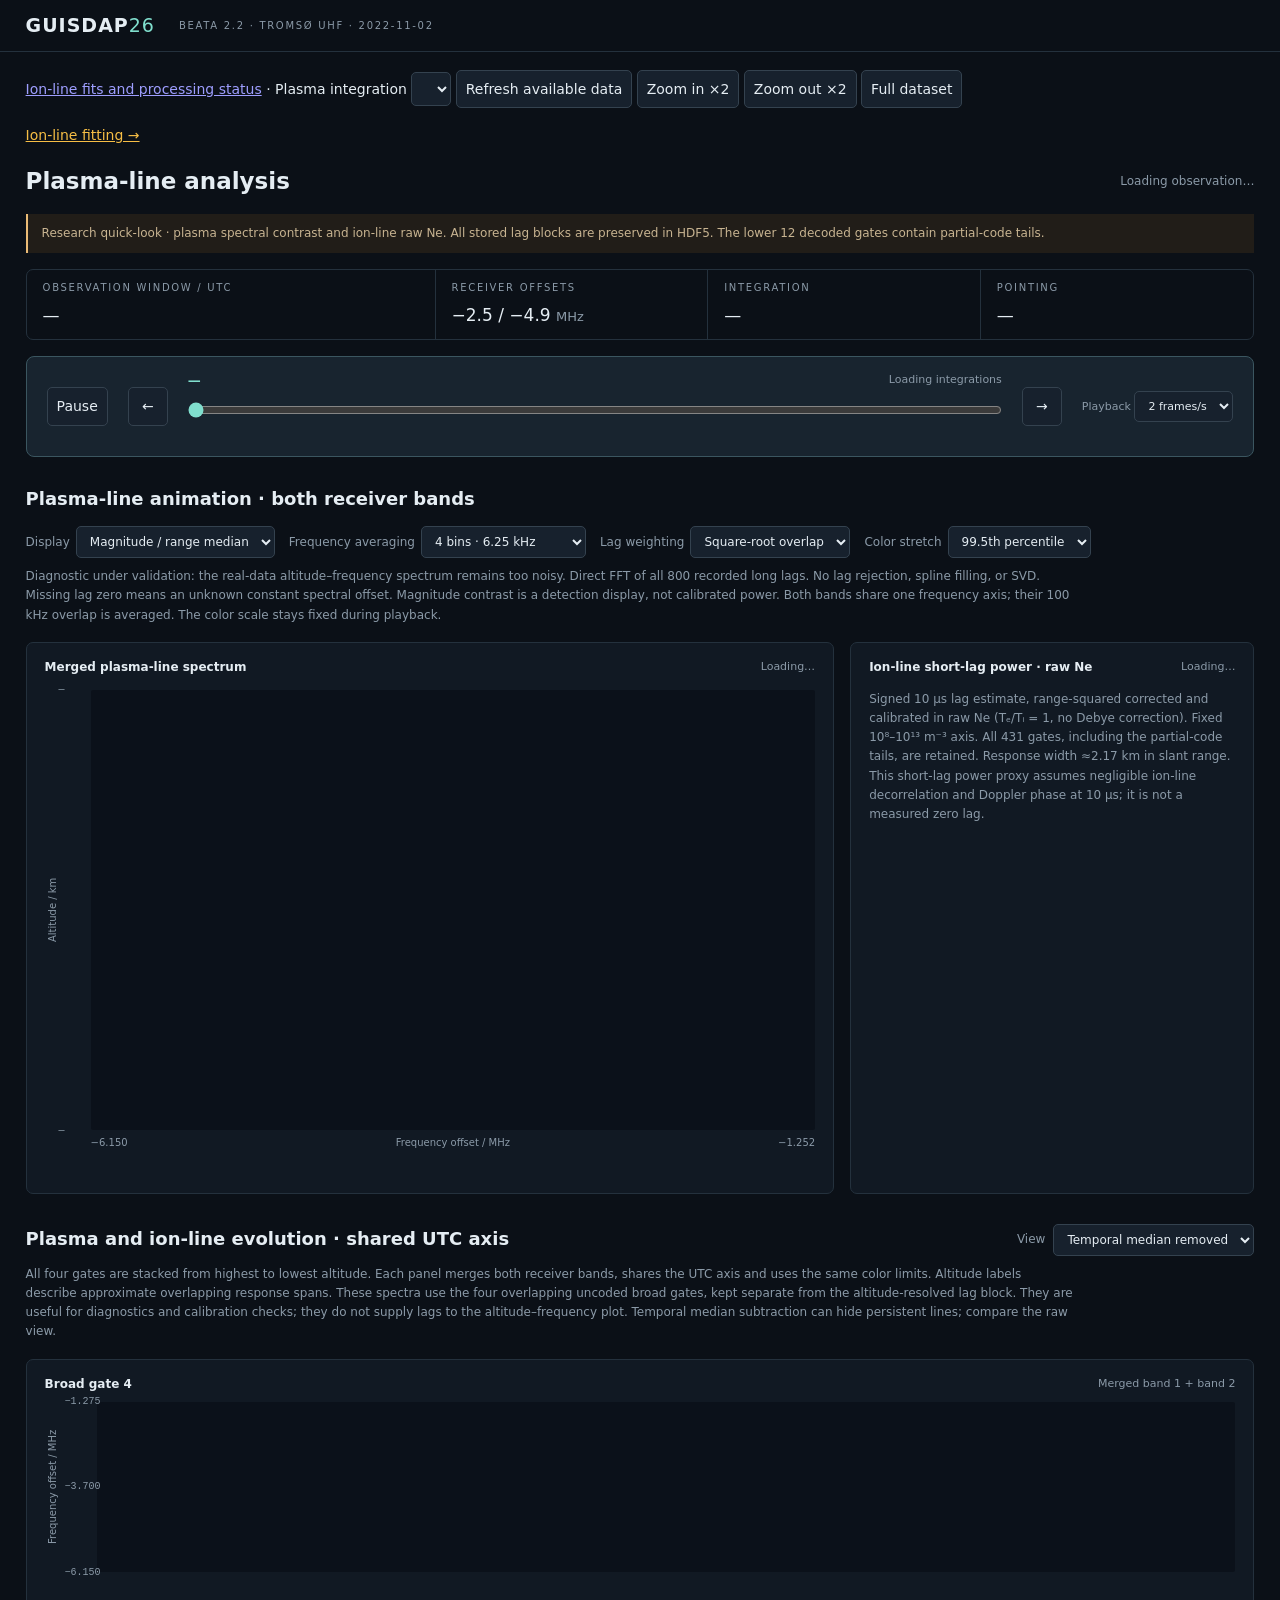
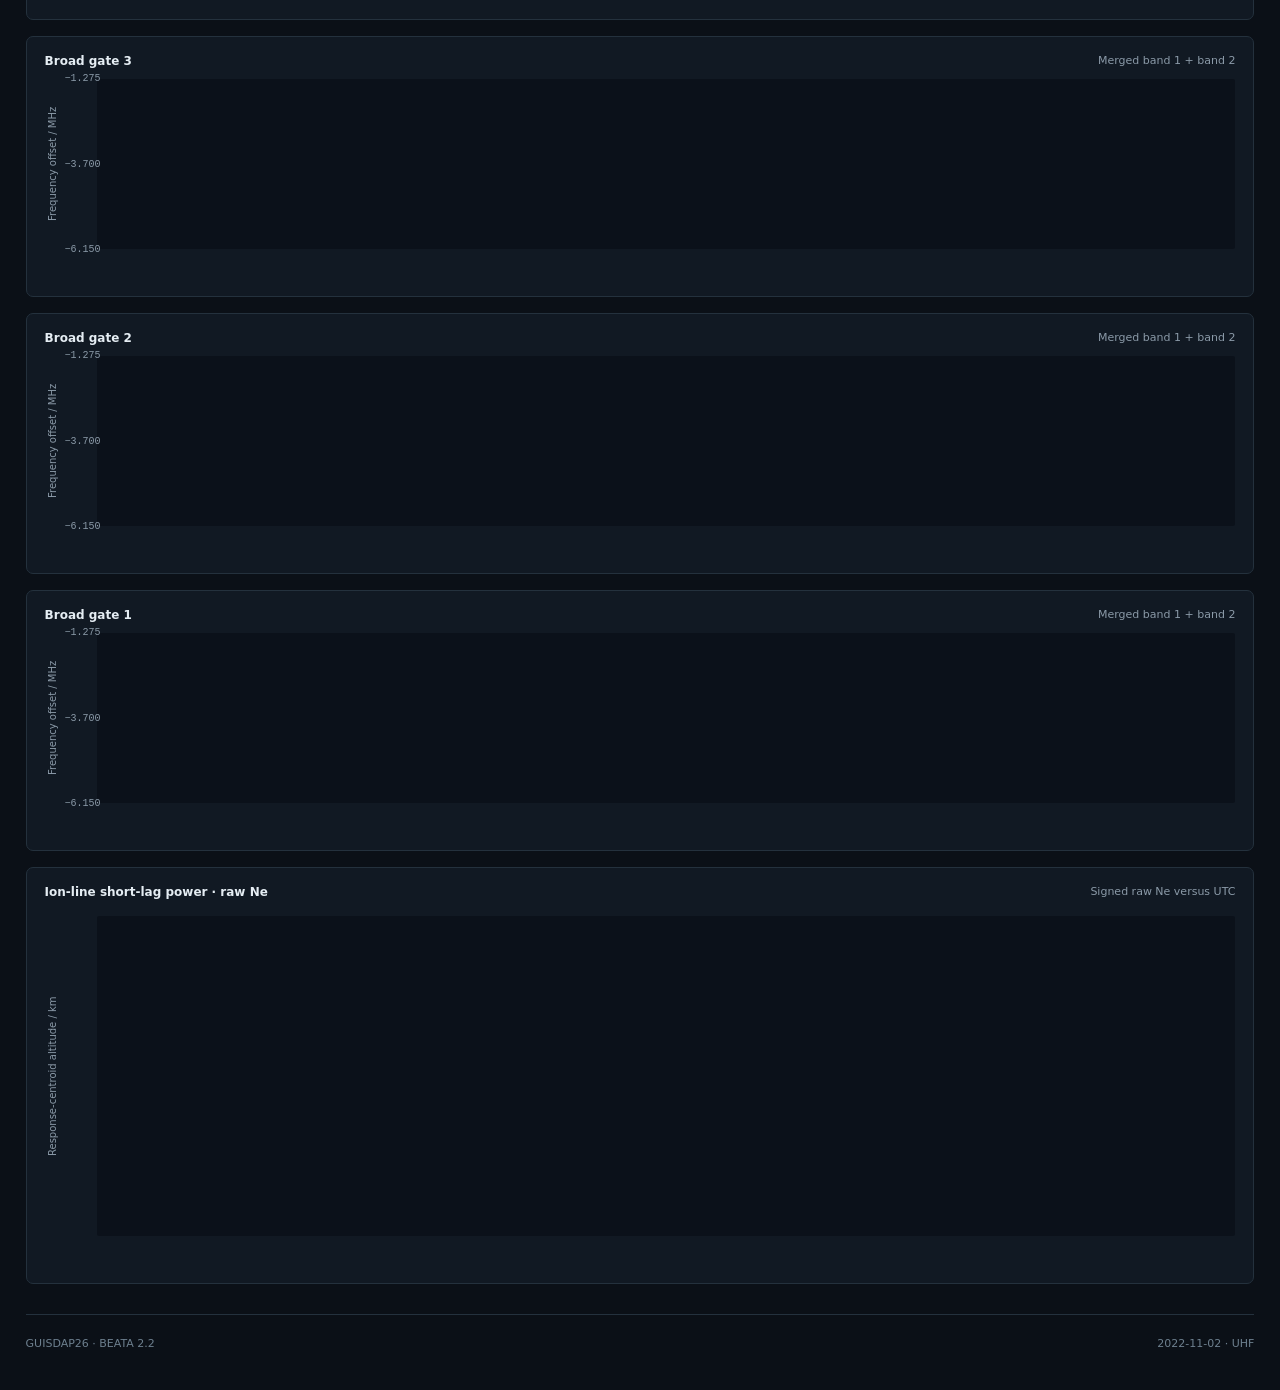
==== web/index.html @ 7cf97acf "Add fit display settings, quality masking, colour limits and zoom preview" ====
<!doctype html>
<html lang="en"><head><meta charset="utf-8"><meta name="viewport" content="width=device-width,initial-scale=1"><title>GUISDAP26 · BEATA plasma lines</title><link rel="stylesheet" href="style.css"><script>window.MathJax={svg:{fontCache:"none"},startup:{typeset:false}};</script><script src="vendor/mathjax-tex-svg.js"></script></head>
<body>
<header><a class="brand" href="./">GUISDAP<span>26</span></a><span class="header-note">BEATA 2.2 · TROMSØ UHF · 2022-11-02</span></header>
<main><nav class="fit-nav"><a href="ion.html">Ion-line fits and processing status</a> · <label>Plasma integration <select id="plasma-resolution" aria-label="Plasma analysis resolution"></select></label> <button id="refresh-data">Refresh available data</button> <button id="plasma-zoom-in">Zoom in ×2</button> <button id="plasma-zoom-out">Zoom out ×2</button> <button id="plasma-view-all">Full dataset</button> <span id="plasma-window"></span></nav>
<nav style="margin:16px 0"><a href="ion.html" style="color:#f7be45">Ion-line fitting →</a></nav>
<div class="analysis-heading"><h1>Plasma-line analysis</h1><span id="status">Loading observation…</span></div>
<div class="notice">Research quick-look · plasma spectral contrast and ion-line raw Ne. All stored lag blocks are preserved in HDF5. The lower 12 decoded gates contain partial-code tails.</div>
<div class="metrics"><div><small>OBSERVATION WINDOW / UTC</small><strong id="window">—</strong></div><div><small>RECEIVER OFFSETS</small><strong>−2.5 / −4.9 <span>MHz</span></strong></div><div><small>INTEGRATION</small><strong id="cadence">—</strong></div><div><small>POINTING</small><strong id="pointing">—</strong></div></div>
<div class="scrubber"><button id="play">Pause</button><button id="previous" aria-label="Previous integration">←</button><div class="scrubber-main"><div><b id="selected">—</b><span id="frameinfo">Loading integrations</span></div><input id="time" type="range" min="0" max="0" value="0" aria-label="Selected integration"><span id="loading" role="status"></span></div><button id="next" aria-label="Next integration">→</button><label>Playback <select id="speed"><option value="1">1 frame/s</option><option value="2" selected>2 frames/s</option><option value="4">4 frames/s</option></select></label></div>
<section><div class="section-head"><div><h2>Plasma-line animation · both receiver bands</h2></div></div>
<div class="controls processing"><label>Display <select id="mode"><option value="magnitude">Magnitude / range median</option><option value="signed">Signed FFT contrast</option></select></label><label>Frequency averaging <select id="smooth"><option value="1">None · 1.56 kHz bins</option><option value="4" selected>4 bins · 6.25 kHz</option><option value="8">8 bins · 12.50 kHz</option></select></label><label>Lag weighting <select id="weight"><option value="sqrt">Square-root overlap</option><option value="none">Uniform</option></select></label><label>Color stretch <select id="stretch"><option value="99">99th percentile</option><option value="995" selected>99.5th percentile</option><option value="999">99.9th percentile</option><option value="100">Maximum</option></select></label></div>
<p class="caption">Diagnostic under validation: the real-data altitude–frequency spectrum remains too noisy. Direct FFT of all 800 recorded long lags. No lag rejection, spline filling, or SVD. Missing lag zero means an unknown constant spectral offset. Magnitude contrast is a detection display, not calibrated power. Both bands share one frequency axis; their 100 kHz overlap is averaged. The color scale stays fixed during playback.</p>
<div class="animation-grid"><article class="plot"><div class="plot-title"><b>Merged plasma-line spectrum</b><span id="decoded-range">Loading…</span></div><div class="axis-chart"><div class="y-label">Altitude / km</div><div><div class="y-ticks"><span class="alt-max">—</span><span class="alt-min">—</span></div><canvas id="decoded" height="440" width="1600"></canvas></div></div><div class="x-axis"><span id="freq-min">−6.150</span><span>Frequency offset / MHz</span><span id="freq-max">−1.252</span></div><div class="scale" id="decoded-scale"></div></article><article class="plot"><div class="plot-title"><b>Ion-line short-lag power · raw Ne</b><span id="profile-time">Loading…</span></div><div id="profile"></div><p class="caption">Signed 10 µs lag estimate, range-squared corrected and calibrated in raw Ne (Tₑ/Tᵢ = 1, no Debye correction). Fixed 10⁸–10¹³ m⁻³ axis. All 431 gates, including the partial-code tails, are retained. <span id="power-support"></span> Response width ≈2.17 km in slant range. This short-lag power proxy assumes negligible ion-line decorrelation and Doppler phase at 10 µs; it is not a measured zero lag.</p><p class="caption" id="power-uncertainty"></p></article></div></section>
<section><div class="section-head"><div><h2>Plasma and ion-line evolution · shared UTC axis</h2></div><div class="controls"><label>View <select id="baseline"><option value="excess">Temporal median removed</option><option value="raw">Raw spectrum</option></select></label></div></div><p class="caption">All four gates are stacked from highest to lowest altitude. Each panel merges both receiver bands, shares the UTC axis and uses the same color limits. Altitude labels describe approximate overlapping response spans. These spectra use the four overlapping uncoded broad gates, kept separate from the altitude-resolved lag block. They are useful for diagnostics and calibration checks; they do not supply lags to the altitude–frequency plot. Temporal median subtraction can hide persistent lines; compare the raw view.</p>
<div class="time-stack"><article class="plot broad-panel"><div class="plot-title"><b id="gate-altitude3">Broad gate 4</b><span>Merged band 1 + band 2</span></div><div class="axis-chart"><div class="y-label">Frequency offset / MHz</div><div><div class="y-ticks"><span>−1.275</span><span>−3.700</span><span>−6.150</span></div><canvas id="broad3" height="180" width="1400"></canvas></div></div><div class="x-axis time-axis"></div><div class="scale" id="broad3-scale"></div></article>
<article class="plot broad-panel"><div class="plot-title"><b id="gate-altitude2">Broad gate 3</b><span>Merged band 1 + band 2</span></div><div class="axis-chart"><div class="y-label">Frequency offset / MHz</div><div><div class="y-ticks"><span>−1.275</span><span>−3.700</span><span>−6.150</span></div><canvas id="broad2" height="180" width="1400"></canvas></div></div><div class="x-axis time-axis"></div><div class="scale" id="broad2-scale"></div></article>
<article class="plot broad-panel"><div class="plot-title"><b id="gate-altitude1">Broad gate 2</b><span>Merged band 1 + band 2</span></div><div class="axis-chart"><div class="y-label">Frequency offset / MHz</div><div><div class="y-ticks"><span>−1.275</span><span>−3.700</span><span>−6.150</span></div><canvas id="broad1" height="180" width="1400"></canvas></div></div><div class="x-axis time-axis"></div><div class="scale" id="broad1-scale"></div></article>
<article class="plot broad-panel"><div class="plot-title"><b id="gate-altitude0">Broad gate 1</b><span>Merged band 1 + band 2</span></div><div class="axis-chart"><div class="y-label">Frequency offset / MHz</div><div><div class="y-ticks"><span>−1.275</span><span>−3.700</span><span>−6.150</span></div><canvas id="broad0" height="180" width="1400"></canvas></div></div><div class="x-axis time-axis"></div><div class="scale" id="broad0-scale"></div></article>
<article class="plot"><div class="plot-title"><b>Ion-line short-lag power · raw Ne</b><span><span id="power-axis-caption">Signed raw Ne versus UTC</span></span></div><div class="axis-chart"><div class="y-label" id="power-axis-label">Response-centroid altitude / km</div><div><div class="y-ticks power-ticks" id="power-ticks"></div><canvas id="power" height="300" width="1400"></canvas></div></div><div class="x-axis time-axis"></div><div class="scale" id="power-scale"></div></article></div></section>
<footer><span>GUISDAP26 · BEATA 2.2</span><span id="footer">2022-11-02 · UHF</span></footer>
</main><script type="module">import init, {start} from './pkg/guisdap_web.js'; try {await MathJax.startup.promise;await init();await start();} catch(e) {document.getElementById('status').textContent='Unable to load: '+e;console.error(e);}</script>
</body></html>
---- web/style.css ----
:root{color-scheme:dark;--bg:#0b1017;--panel:#111923;--line:#24313d;--text:#e5edf3;--muted:#8b9aa8;--cyan:#80dfce;--amber:#eabb76}*{box-sizing:border-box}body{margin:0;background:var(--bg);color:var(--text);font:14px/1.6 system-ui,-apple-system,sans-serif}header{height:78px;border-bottom:1px solid var(--line);display:flex;align-items:center;padding:0 4.5%;gap:24px}.brand{font-size:23px;font-weight:750;letter-spacing:1px;color:var(--text);text-decoration:none}.brand span{color:var(--cyan);font-weight:400}.separator{height:24px;border-left:1px solid #40515e}.header-note,.runtime,.eyebrow,small,.tag{font-size:10px;letter-spacing:1.7px}.header-note{color:var(--muted)}.runtime{margin-left:auto;color:var(--cyan)}main{max-width:1560px;margin:auto;padding:40px 4.5% 20px}.eyebrow{color:var(--cyan);margin:6px 0 16px}.eyebrow span{border:1px solid #38534f;border-radius:4px;padding:2px 5px;margin:0 4px}.hero{display:flex;justify-content:space-between;align-items:center;gap:20px}h1{font-size:clamp(30px,4vw,48px);font-weight:550;letter-spacing:-1.8px;margin:0}p{margin:5px 0}.lead{font-size:16px;color:var(--muted);margin:8px 0 24px}.pill{font-size:12px;border:1px solid #365450;background:#132923;color:var(--cyan);padding:7px 14px;border-radius:20px;max-width:450px}.notice{padding:10px 14px;border-left:2px solid var(--amber);background:#211d18;color:#c8b491;font-size:12px}.metrics{display:grid;grid-template-columns:1.5fr 1fr 1fr 1fr;margin:28px 0 36px;border:1px solid var(--line);border-radius:7px}.metrics>div{padding:18px 22px;border-right:1px solid var(--line)}.metrics>div:last-child{border:0}small{display:block;color:var(--muted);margin-bottom:6px}.metrics strong{font-size:20px;font-weight:500;font-variant-numeric:tabular-nums}.metrics strong span{font-size:13px;color:var(--muted)}section{margin-bottom:30px}.section-head,.section-head>div,.controls{display:flex;align-items:center;gap:14px}.section-head{justify-content:space-between;flex-wrap:wrap}.number{color:var(--cyan);font-size:12px}h2{font-size:20px;font-weight:550;letter-spacing:-.4px;margin:0}.controls{color:var(--muted);font-size:12px}.controls label{display:flex;align-items:center;gap:8px}select,button{font:inherit;color:var(--text);background:#17212d;border:1px solid #34424f;border-radius:5px;padding:7px 9px}button{cursor:pointer;min-width:40px}button:hover,select:hover{border-color:var(--cyan)}select:focus,input:focus,button:focus{outline:2px solid var(--cyan);outline-offset:2px}.caption{color:var(--muted);font-size:12px;max-width:1050px;margin:9px 0 17px}.two{display:grid;grid-template-columns:1fr 1fr;gap:16px}.plot{border:1px solid var(--line);border-radius:7px;background:var(--panel);padding:15px 18px 12px;min-width:0}.plot-title{display:flex;justify-content:space-between;gap:10px;margin-bottom:13px;font-size:12px}.plot-title b{font-weight:550}.plot-title span{color:var(--muted);font-size:11px}.axis-chart{display:grid;grid-template-columns:18px 1fr;gap:28px}.axis-chart>div:last-child{position:relative;min-width:0}.y-label{writing-mode:vertical-rl;transform:rotate(180deg);font-size:10px;color:var(--muted);text-align:center}.y-ticks{position:absolute;left:-32px;top:-6px;bottom:-6px;display:flex;flex-direction:column;justify-content:space-between;font:10px ui-monospace,monospace;color:var(--muted)}canvas{display:block;width:100%;height:240px;background:#0b111a;border-radius:2px}canvas[id^=decoded]{height:350px}#power{height:320px}.x-axis{display:flex;justify-content:space-between;margin:5px 0 0 46px;font-size:10px;color:var(--muted);font-variant-numeric:tabular-nums}.scale{font:10px ui-monospace,monospace;color:var(--muted);margin:10px 0 0 46px;display:flex;align-items:center;gap:9px}.scale:before{content:'';width:72px;height:5px;background:linear-gradient(90deg,#394a91,#10232d,#58cbbd,#efb777,#fff3d6)}.scrubber{position:sticky;top:8px;z-index:2;display:flex;gap:20px;align-items:center;background:#192631f5;border:1px solid #3b5660;box-shadow:0 8px 28px #0004;border-radius:8px;padding:14px 20px;margin:8px 0 28px;backdrop-filter:blur(12px)}.scrubber-main{flex:1}.scrubber-main>div{display:flex;justify-content:space-between;font-size:13px;gap:10px}#selected{color:var(--cyan);font-variant-numeric:tabular-nums}#frameinfo{font-size:11px;color:var(--muted)}input[type=range]{width:100%;accent-color:var(--cyan);margin:10px 0 0;cursor:ew-resize}.power-grid{display:grid;grid-template-columns:2fr 1fr;gap:16px}.tag{color:var(--cyan);font-size:9px}#profile svg{width:100%;height:358px;display:block}footer{border-top:1px solid var(--line);padding:20px 0;display:flex;justify-content:space-between;color:#6d7f8e;font-size:11px;gap:20px}@media(max-width:850px){.header-note{display:none}.hero{display:block}.pill{display:inline-block;margin-bottom:18px}.metrics{grid-template-columns:1fr 1fr}.metrics>div:nth-child(2){border:0}.two,.power-grid{grid-template-columns:1fr}.runtime{font-size:8px}.section-head{gap:12px}.controls{flex-wrap:wrap}.scrubber{gap:10px;padding:12px}.scrubber-main>div{display:block}footer{flex-direction:column}main{padding-top:25px}}

.animation-grid{display:grid;grid-template-columns:minmax(0,3fr) minmax(280px,1fr);gap:16px}.time-stack{display:grid;gap:16px}.processing{flex-wrap:wrap;margin-top:12px}.processing label{display:flex;align-items:center;gap:6px}.scrubber label{font-size:11px;color:var(--muted)}#loading{font-size:11px;color:var(--amber)}#decoded{height:440px}#profile svg{height:440px}.time-stack .axis-chart{grid-template-columns:18px 1fr;gap:34px}.time-stack .x-axis,.time-stack .scale{margin-left:52px}.plot-title{flex-wrap:wrap}@media(max-width:850px){.animation-grid{grid-template-columns:1fr}.scrubber{flex-wrap:wrap}.scrubber-main{min-width:180px}.processing{gap:8px}#decoded{height:320px}#profile svg{height:320px}}

header{height:52px;padding:0 2%}main{max-width:1800px;padding:18px 2%}.brand{font-size:19px}.analysis-heading{display:flex;align-items:center;justify-content:space-between;gap:16px;margin-bottom:14px}.analysis-heading h1{font-size:23px;letter-spacing:0;font-weight:550}.analysis-heading #status{font-size:12px;color:var(--muted)}.metrics{margin:16px 0}.metrics>div{padding:10px 16px}.metrics strong{font-size:17px}.scrubber{box-shadow:none}h2{font-size:18px;letter-spacing:0}@media(max-width:850px){.analysis-heading{display:block}.header-note{display:block;font-size:9px;letter-spacing:0}header{gap:16px}}
/* Data updates must not change the timeline height or move the scroll anchor. */
#loading{display:block;height:18px;line-height:18px;white-space:nowrap;overflow:hidden}
.scrubber-main{min-width:0}.scrubber-main>div{min-height:21px}#selected,#frameinfo{white-space:nowrap}
main{overflow-anchor:none}.scrubber{overflow-anchor:none}
@media(max-width:850px){.scrubber-main{min-width:180px}.scrubber-main>div{min-height:42px}}

.y-ticks.power-ticks{top:0;bottom:0;left:-36px;width:36px;display:block}.power-ticks span{position:absolute;right:0;transform:translateY(-50%);line-height:1}.power-ticks .major{padding-right:7px}.power-ticks .major:after,.power-ticks .minor:after{content:'';position:absolute;right:0;top:50%;width:5px;border-top:1px solid #72878e}.power-ticks .minor:after{width:3px;border-color:#40515e}

/* Sequential plasma palette; identical endpoints to the Rust/WebGL shader. */
.scale:before{display:none}.colorbar{display:inline-block;width:150px;height:10px;flex-shrink:0;background:linear-gradient(90deg,#0d0887,#330597,#5002a2,#6a00a8,#8405a7,#9c179e,#b12a90,#c33d80,#d35171,#e16462,#ed7953,#f68f44,#fca636,#fec029,#f9dc24,#f0f921)}
.broad-panel canvas{height:170px}.broad-panel .plot-title{margin-bottom:8px}.scale{flex-wrap:wrap;min-height:20px}
#power-uncertainty{min-height:110px}

.animation-grid{grid-template-columns:minmax(0,2fr) minmax(340px,1fr)}
@media(max-width:850px){.animation-grid{grid-template-columns:1fr}}
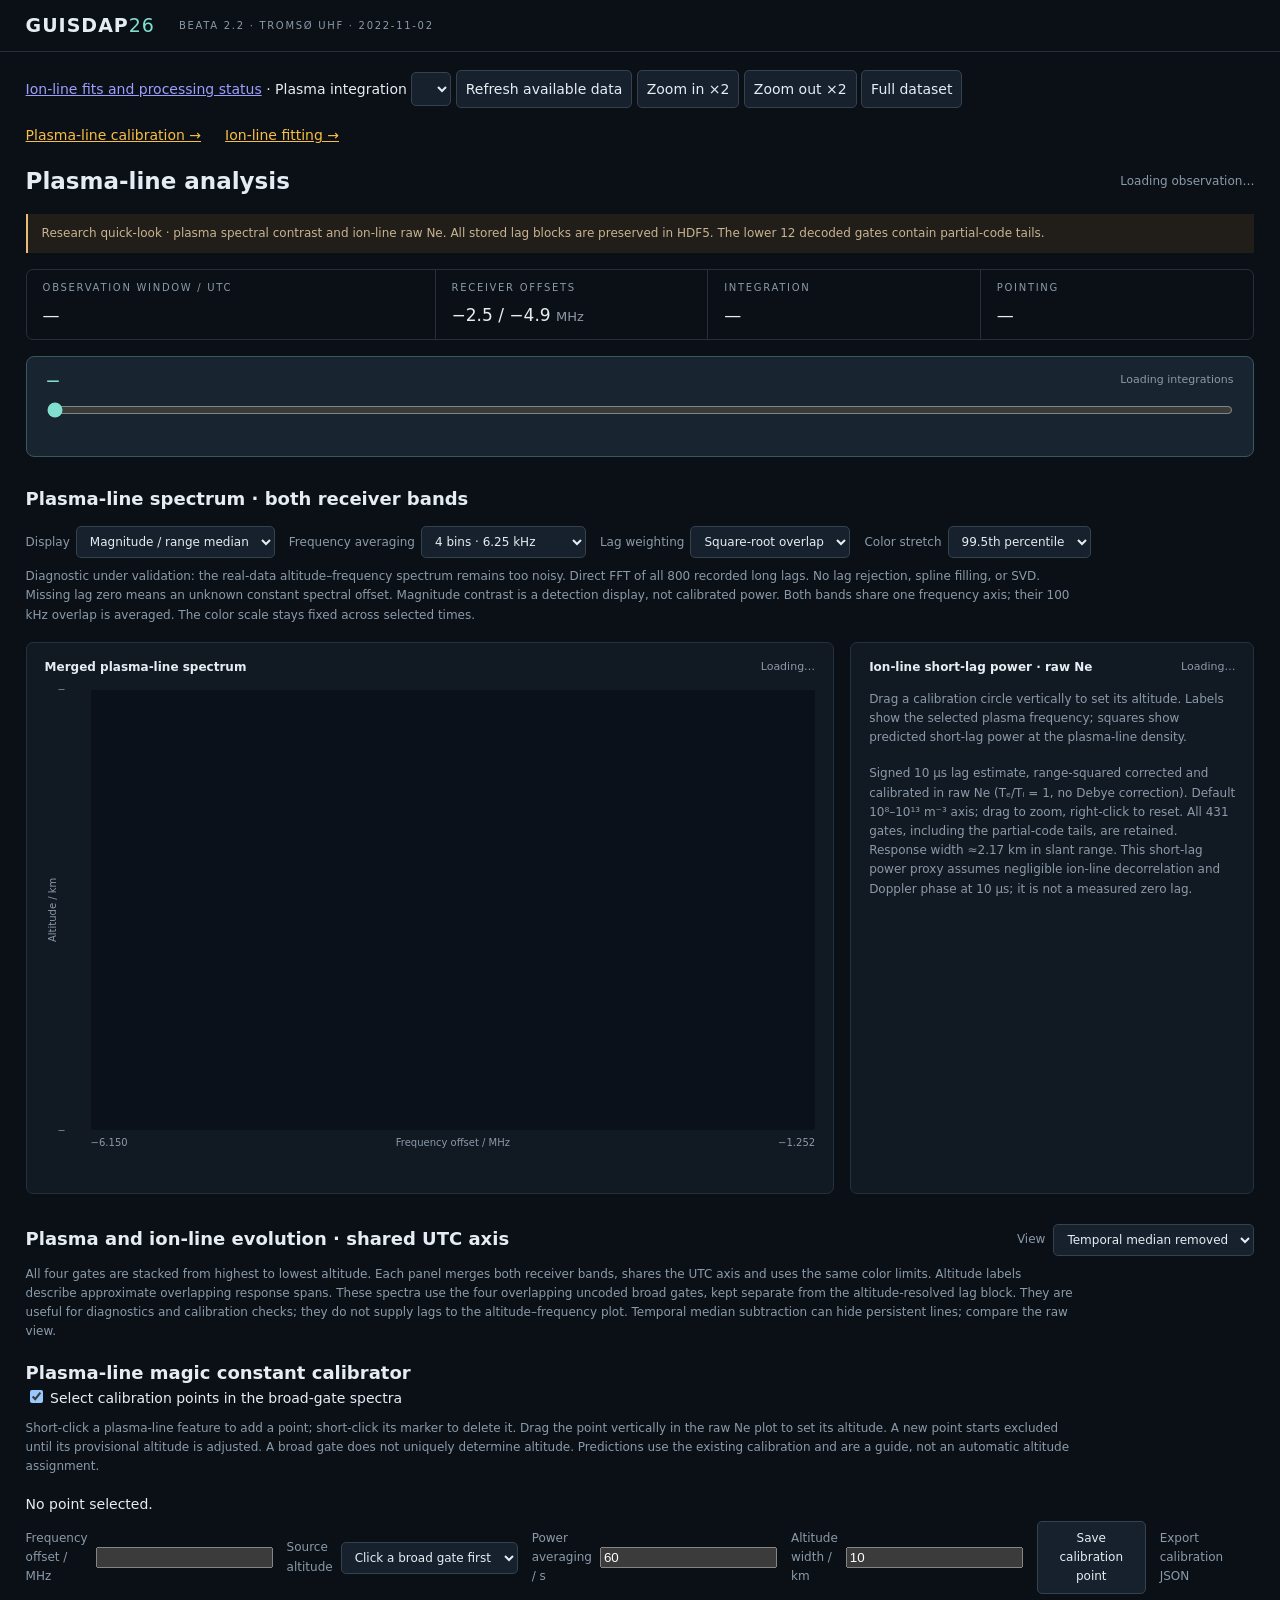
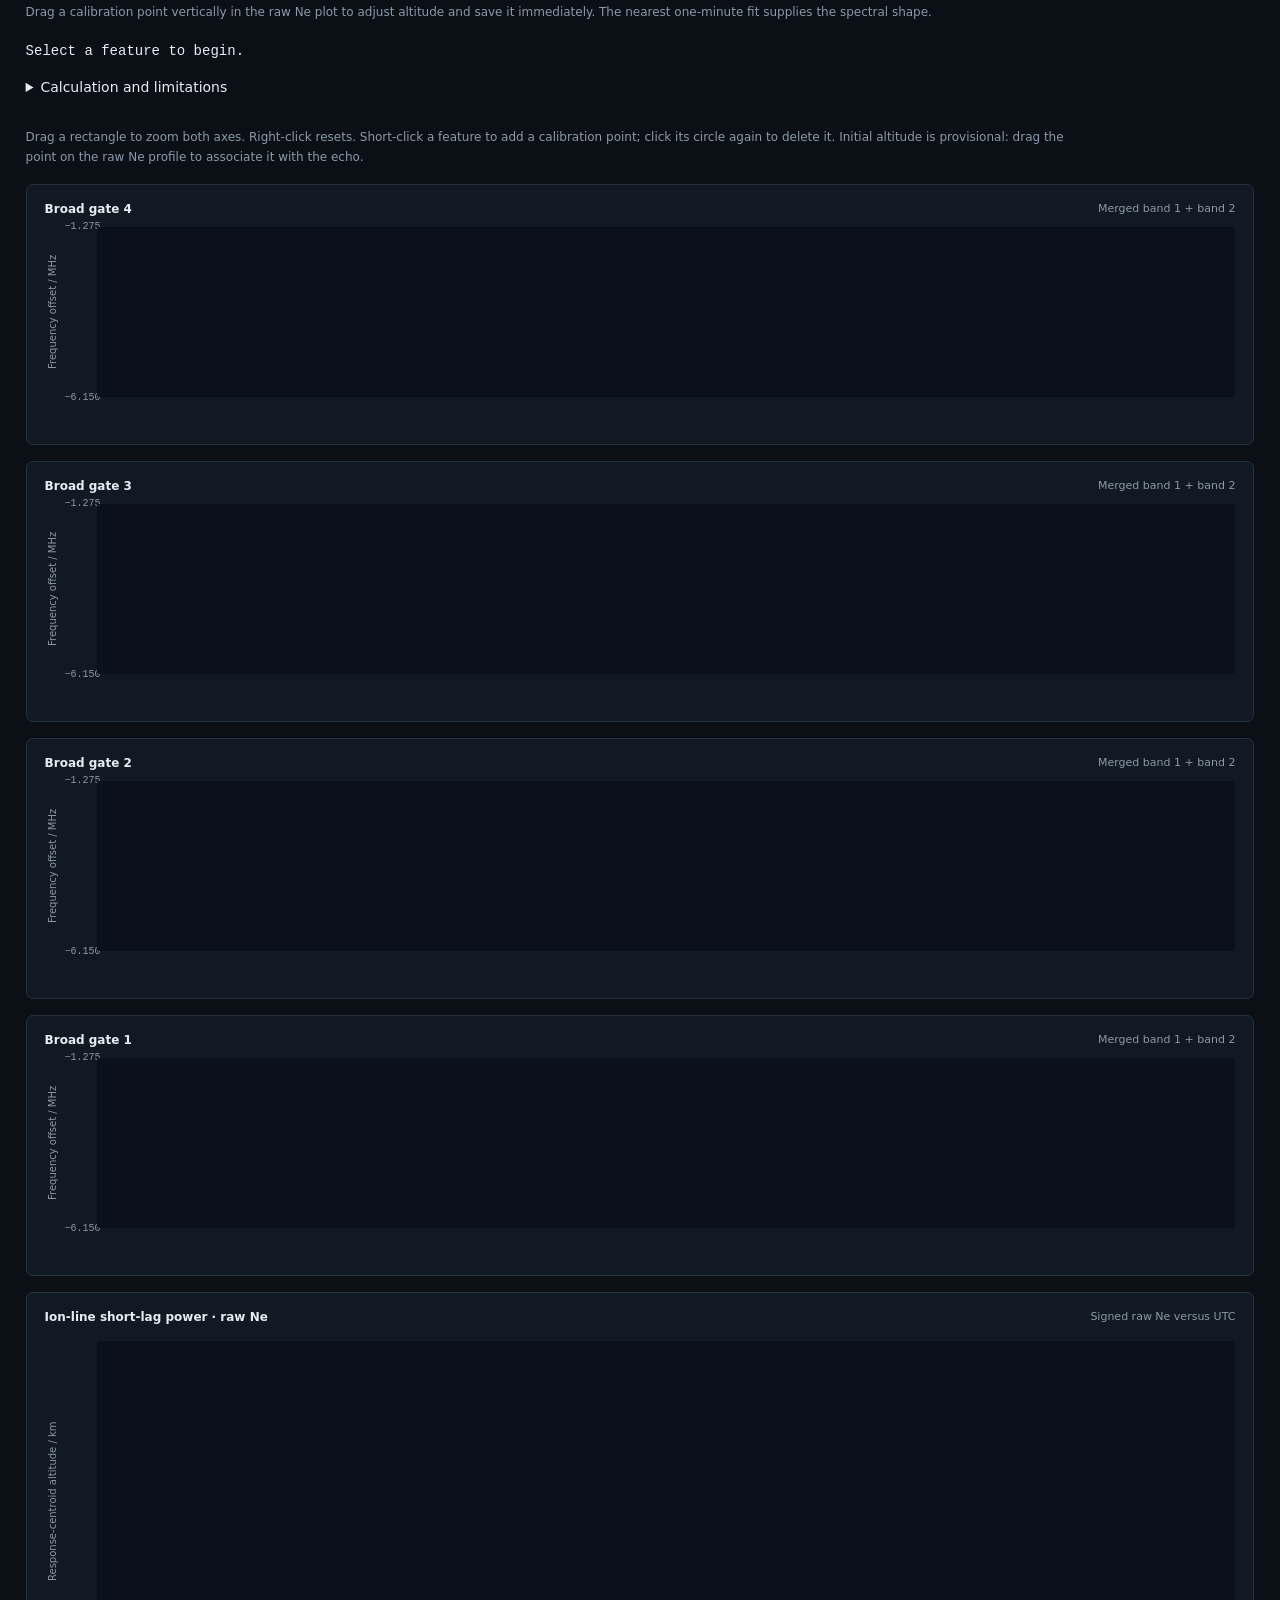
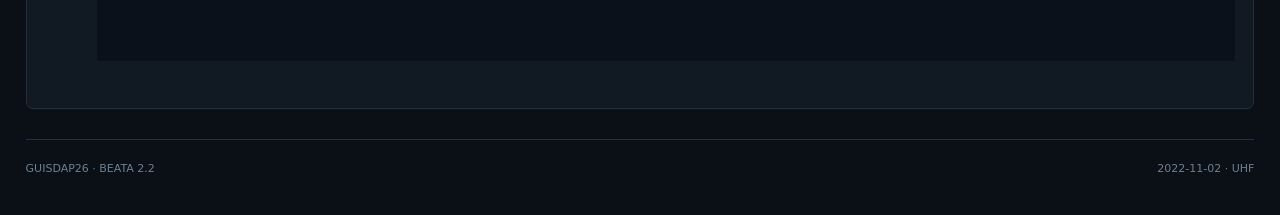
==== commit 6a3b63f2: "Add interactive plasma calibration and rectangle zoom with direct point editing" ====
--- a/web/index.html
+++ b/web/index.html
@@ -3,21 +3,26 @@
 <body>
 <header><a class="brand" href="./">GUISDAP<span>26</span></a><span class="header-note">BEATA 2.2 · TROMSØ UHF · 2022-11-02</span></header>
 <main><nav class="fit-nav"><a href="ion.html">Ion-line fits and processing status</a> · <label>Plasma integration <select id="plasma-resolution" aria-label="Plasma analysis resolution"></select></label> <button id="refresh-data">Refresh available data</button> <button id="plasma-zoom-in">Zoom in ×2</button> <button id="plasma-zoom-out">Zoom out ×2</button> <button id="plasma-view-all">Full dataset</button> <span id="plasma-window"></span></nav>
-<nav style="margin:16px 0"><a href="ion.html" style="color:#f7be45">Ion-line fitting →</a></nav>
+<nav style="margin:16px 0"><a href="#calibration" style="color:#f7be45;margin-right:24px">Plasma-line calibration →</a><a href="ion.html" style="color:#f7be45">Ion-line fitting →</a></nav>
 <div class="analysis-heading"><h1>Plasma-line analysis</h1><span id="status">Loading observation…</span></div>
 <div class="notice">Research quick-look · plasma spectral contrast and ion-line raw Ne. All stored lag blocks are preserved in HDF5. The lower 12 decoded gates contain partial-code tails.</div>
 <div class="metrics"><div><small>OBSERVATION WINDOW / UTC</small><strong id="window">—</strong></div><div><small>RECEIVER OFFSETS</small><strong>−2.5 / −4.9 <span>MHz</span></strong></div><div><small>INTEGRATION</small><strong id="cadence">—</strong></div><div><small>POINTING</small><strong id="pointing">—</strong></div></div>
-<div class="scrubber"><button id="play">Pause</button><button id="previous" aria-label="Previous integration">←</button><div class="scrubber-main"><div><b id="selected">—</b><span id="frameinfo">Loading integrations</span></div><input id="time" type="range" min="0" max="0" value="0" aria-label="Selected integration"><span id="loading" role="status"></span></div><button id="next" aria-label="Next integration">→</button><label>Playback <select id="speed"><option value="1">1 frame/s</option><option value="2" selected>2 frames/s</option><option value="4">4 frames/s</option></select></label></div>
-<section><div class="section-head"><div><h2>Plasma-line animation · both receiver bands</h2></div></div>
+<div class="scrubber"><div class="scrubber-main"><div><b id="selected">—</b><span id="frameinfo">Loading integrations</span></div><input id="time" type="range" min="0" max="0" value="0" aria-label="Selected integration"><span id="loading" role="status"></span></div></div>
+<section><div class="section-head"><div><h2>Plasma-line spectrum · both receiver bands</h2></div></div>
 <div class="controls processing"><label>Display <select id="mode"><option value="magnitude">Magnitude / range median</option><option value="signed">Signed FFT contrast</option></select></label><label>Frequency averaging <select id="smooth"><option value="1">None · 1.56 kHz bins</option><option value="4" selected>4 bins · 6.25 kHz</option><option value="8">8 bins · 12.50 kHz</option></select></label><label>Lag weighting <select id="weight"><option value="sqrt">Square-root overlap</option><option value="none">Uniform</option></select></label><label>Color stretch <select id="stretch"><option value="99">99th percentile</option><option value="995" selected>99.5th percentile</option><option value="999">99.9th percentile</option><option value="100">Maximum</option></select></label></div>
-<p class="caption">Diagnostic under validation: the real-data altitude–frequency spectrum remains too noisy. Direct FFT of all 800 recorded long lags. No lag rejection, spline filling, or SVD. Missing lag zero means an unknown constant spectral offset. Magnitude contrast is a detection display, not calibrated power. Both bands share one frequency axis; their 100 kHz overlap is averaged. The color scale stays fixed during playback.</p>
-<div class="animation-grid"><article class="plot"><div class="plot-title"><b>Merged plasma-line spectrum</b><span id="decoded-range">Loading…</span></div><div class="axis-chart"><div class="y-label">Altitude / km</div><div><div class="y-ticks"><span class="alt-max">—</span><span class="alt-min">—</span></div><canvas id="decoded" height="440" width="1600"></canvas></div></div><div class="x-axis"><span id="freq-min">−6.150</span><span>Frequency offset / MHz</span><span id="freq-max">−1.252</span></div><div class="scale" id="decoded-scale"></div></article><article class="plot"><div class="plot-title"><b>Ion-line short-lag power · raw Ne</b><span id="profile-time">Loading…</span></div><div id="profile"></div><p class="caption">Signed 10 µs lag estimate, range-squared corrected and calibrated in raw Ne (Tₑ/Tᵢ = 1, no Debye correction). Fixed 10⁸–10¹³ m⁻³ axis. All 431 gates, including the partial-code tails, are retained. <span id="power-support"></span> Response width ≈2.17 km in slant range. This short-lag power proxy assumes negligible ion-line decorrelation and Doppler phase at 10 µs; it is not a measured zero lag.</p><p class="caption" id="power-uncertainty"></p></article></div></section>
+<p class="caption">Diagnostic under validation: the real-data altitude–frequency spectrum remains too noisy. Direct FFT of all 800 recorded long lags. No lag rejection, spline filling, or SVD. Missing lag zero means an unknown constant spectral offset. Magnitude contrast is a detection display, not calibrated power. Both bands share one frequency axis; their 100 kHz overlap is averaged. The color scale stays fixed across selected times.</p>
+<div class="animation-grid"><article class="plot"><div class="plot-title"><b>Merged plasma-line spectrum</b><span id="decoded-range">Loading…</span></div><div class="axis-chart"><div class="y-label">Altitude / km</div><div><div class="y-ticks"><span class="alt-max">—</span><span class="alt-min">—</span></div><canvas id="decoded" height="440" width="1600"></canvas></div></div><div class="x-axis"><span id="freq-min">−6.150</span><span>Frequency offset / MHz</span><span id="freq-max">−1.252</span></div><div class="scale" id="decoded-scale"></div></article><article class="plot"><div class="plot-title"><b>Ion-line short-lag power · raw Ne</b><span id="profile-time">Loading…</span></div><div id="profile" style="touch-action:none"></div><p class="caption">Drag a calibration circle vertically to set its altitude. Labels show the selected plasma frequency; squares show predicted short-lag power at the plasma-line density.</p><p class="caption">Signed 10 µs lag estimate, range-squared corrected and calibrated in raw Ne (Tₑ/Tᵢ = 1, no Debye correction). Default 10⁸–10¹³ m⁻³ axis; drag to zoom, right-click to reset. All 431 gates, including the partial-code tails, are retained. <span id="power-support"></span> Response width ≈2.17 km in slant range. This short-lag power proxy assumes negligible ion-line decorrelation and Doppler phase at 10 µs; it is not a measured zero lag.</p><p class="caption" id="power-uncertainty"></p></article></div></section>
 <section><div class="section-head"><div><h2>Plasma and ion-line evolution · shared UTC axis</h2></div><div class="controls"><label>View <select id="baseline"><option value="excess">Temporal median removed</option><option value="raw">Raw spectrum</option></select></label></div></div><p class="caption">All four gates are stacked from highest to lowest altitude. Each panel merges both receiver bands, shares the UTC axis and uses the same color limits. Altitude labels describe approximate overlapping response spans. These spectra use the four overlapping uncoded broad gates, kept separate from the altitude-resolved lag block. They are useful for diagnostics and calibration checks; they do not supply lags to the altitude–frequency plot. Temporal median subtraction can hide persistent lines; compare the raw view.</p>
-<div class="time-stack"><article class="plot broad-panel"><div class="plot-title"><b id="gate-altitude3">Broad gate 4</b><span>Merged band 1 + band 2</span></div><div class="axis-chart"><div class="y-label">Frequency offset / MHz</div><div><div class="y-ticks"><span>−1.275</span><span>−3.700</span><span>−6.150</span></div><canvas id="broad3" height="180" width="1400"></canvas></div></div><div class="x-axis time-axis"></div><div class="scale" id="broad3-scale"></div></article>
-<article class="plot broad-panel"><div class="plot-title"><b id="gate-altitude2">Broad gate 3</b><span>Merged band 1 + band 2</span></div><div class="axis-chart"><div class="y-label">Frequency offset / MHz</div><div><div class="y-ticks"><span>−1.275</span><span>−3.700</span><span>−6.150</span></div><canvas id="broad2" height="180" width="1400"></canvas></div></div><div class="x-axis time-axis"></div><div class="scale" id="broad2-scale"></div></article>
-<article class="plot broad-panel"><div class="plot-title"><b id="gate-altitude1">Broad gate 2</b><span>Merged band 1 + band 2</span></div><div class="axis-chart"><div class="y-label">Frequency offset / MHz</div><div><div class="y-ticks"><span>−1.275</span><span>−3.700</span><span>−6.150</span></div><canvas id="broad1" height="180" width="1400"></canvas></div></div><div class="x-axis time-axis"></div><div class="scale" id="broad1-scale"></div></article>
-<article class="plot broad-panel"><div class="plot-title"><b id="gate-altitude0">Broad gate 1</b><span>Merged band 1 + band 2</span></div><div class="axis-chart"><div class="y-label">Frequency offset / MHz</div><div><div class="y-ticks"><span>−1.275</span><span>−3.700</span><span>−6.150</span></div><canvas id="broad0" height="180" width="1400"></canvas></div></div><div class="x-axis time-axis"></div><div class="scale" id="broad0-scale"></div></article>
-<article class="plot"><div class="plot-title"><b>Ion-line short-lag power · raw Ne</b><span><span id="power-axis-caption">Signed raw Ne versus UTC</span></span></div><div class="axis-chart"><div class="y-label" id="power-axis-label">Response-centroid altitude / km</div><div><div class="y-ticks power-ticks" id="power-ticks"></div><canvas id="power" height="300" width="1400"></canvas></div></div><div class="x-axis time-axis"></div><div class="scale" id="power-scale"></div></article></div></section>
+<section id="calibration"><h2>Plasma-line magic constant calibrator</h2>
+<label><input id="cal-enabled" type="checkbox" checked> Select calibration points in the broad-gate spectra</label>
+<p class="caption">Short-click a plasma-line feature to add a point; short-click its marker to delete it. Drag the point vertically in the raw Ne plot to set its altitude. A new point starts excluded until its provisional altitude is adjusted. A broad gate does not uniquely determine altitude. Predictions use the existing calibration and are a guide, not an automatic altitude assignment.</p>
+<p id="cal-selection">No point selected.</p><div class="controls"><label>Frequency offset / MHz <input id="cal-frequency" type="number" step="0.025" aria-label="Calibration frequency MHz"></label><label>Source altitude <select id="cal-altitude" aria-label="Calibration source altitude"><option value="">Click a broad gate first</option></select></label><label>Power averaging / s <input id="cal-time-width" type="number" min="1" value="60" aria-label="Calibration power time width"></label><label>Altitude width / km <input id="cal-range-width" type="number" min="1" value="10" aria-label="Calibration power altitude width"></label><button id="cal-add">Save calibration point</button><a id="cal-export" download="beata-plasma-calibration.json">Export calibration JSON</a></div>
+<input id="cal-height" type="hidden" min="40" max="470" value="200"><p class="caption">Drag a calibration point vertically in the raw Ne plot to adjust altitude and save it immediately. The nearest one-minute fit supplies the spectral shape.</p><div id="cal-candidates" style="touch-action:none"></div><pre id="cal-result" style="white-space:pre-wrap;line-height:1.6">Select a feature to begin.</pre><p id="cal-summary"></p><div style="display:flex;flex-wrap:wrap"><div id="cal-accumulated" style="flex:1;min-width:320px"></div><div id="cal-power-scatter" style="flex:1;min-width:320px"></div></div><div id="cal-points" style="overflow:auto"></div>
+<details><summary>Calculation and limitations</summary><p class="caption">Uses the one-minute Te, Ti and Ne fit at the chosen altitude. Field-aligned unmagnetized Bohm–Gross thermal correction: ωpe² = (2πf)² − 3k²kBTe/me, k = 4πfradar/c. No magnetic-field or electron-drift correction. Finite-Debye ion power is proportional to Ne / [(1+q)(1+q+Te/Ti)], q = k²λD². The multiplier ratio is predicted 10 µs power at the plasma-line density divided by measured 10 µs power; the radar-equation magic gain changes by its reciprocal.</p><p class="caption">Measured 10 µs raw Ne is converted with the experiment’s spectral response, including partial gates, and the one-minute fitted spectral shape evaluated at the plasma-line density. The conversion includes Doppler and collisional decorrelation. Samples are averaged over the requested time/altitude window using complete available time bins; choose a finer plasma resolution for finer averaging. The inference inherits fit, composition and range-response errors. Bohm–Gross is a long-wavelength approximation: q ≥ 0.1 is flagged. Frequency mapping remains under validation. Nonphysical thermal corrections are rejected. Fit uncertainties are shown; calibration-factor uncertainty is not yet propagated. Saved points persist in this browser; export them for a portable record. Inclusion is manual; flagged points start excluded. The result does not automatically rescale data or change server processing.</p><p class="caption"><a href="https://doi.org/10.1016/j.jastp.2009.01.011">Vadas and Nicolls (2009)</a> · <a href="https://gi.copernicus.org/articles/15/127/2026/#section2">Finite-Debye radar power relation</a></p></details></section><p class="caption">Drag a rectangle to zoom both axes. Right-click resets. Short-click a feature to add a calibration point; click its circle again to delete it. Initial altitude is provisional: drag the point on the raw Ne profile to associate it with the echo.</p><div class="time-stack"><article class="plot broad-panel"><div class="plot-title"><b id="gate-altitude3">Broad gate 4</b><span>Merged band 1 + band 2</span></div><div class="axis-chart"><div class="y-label">Frequency offset / MHz</div><div><div class="y-ticks"><span id="broad-high-3">−1.275</span><span></span><span id="broad-low-3">−6.150</span></div><div style="position:relative"><canvas id="broad3" height="180" width="1400"></canvas><div id="cal-broad-3" style="position:absolute;inset:0;pointer-events:none"></div></div></div></div><div class="x-axis time-axis"></div><div class="scale" id="broad3-scale"></div></article>
+<article class="plot broad-panel"><div class="plot-title"><b id="gate-altitude2">Broad gate 3</b><span>Merged band 1 + band 2</span></div><div class="axis-chart"><div class="y-label">Frequency offset / MHz</div><div><div class="y-ticks"><span id="broad-high-2">−1.275</span><span></span><span id="broad-low-2">−6.150</span></div><div style="position:relative"><canvas id="broad2" height="180" width="1400"></canvas><div id="cal-broad-2" style="position:absolute;inset:0;pointer-events:none"></div></div></div></div><div class="x-axis time-axis"></div><div class="scale" id="broad2-scale"></div></article>
+<article class="plot broad-panel"><div class="plot-title"><b id="gate-altitude1">Broad gate 2</b><span>Merged band 1 + band 2</span></div><div class="axis-chart"><div class="y-label">Frequency offset / MHz</div><div><div class="y-ticks"><span id="broad-high-1">−1.275</span><span></span><span id="broad-low-1">−6.150</span></div><div style="position:relative"><canvas id="broad1" height="180" width="1400"></canvas><div id="cal-broad-1" style="position:absolute;inset:0;pointer-events:none"></div></div></div></div><div class="x-axis time-axis"></div><div class="scale" id="broad1-scale"></div></article>
+<article class="plot broad-panel"><div class="plot-title"><b id="gate-altitude0">Broad gate 1</b><span>Merged band 1 + band 2</span></div><div class="axis-chart"><div class="y-label">Frequency offset / MHz</div><div><div class="y-ticks"><span id="broad-high-0">−1.275</span><span></span><span id="broad-low-0">−6.150</span></div><div style="position:relative"><canvas id="broad0" height="180" width="1400"></canvas><div id="cal-broad-0" style="position:absolute;inset:0;pointer-events:none"></div></div></div></div><div class="x-axis time-axis"></div><div class="scale" id="broad0-scale"></div></article>
+<article class="plot"><div class="plot-title"><b>Ion-line short-lag power · raw Ne</b><span><span id="power-axis-caption">Signed raw Ne versus UTC</span></span></div><div class="axis-chart"><div class="y-label" id="power-axis-label">Response-centroid altitude / km</div><div><div class="y-ticks power-ticks" id="power-ticks"></div><div style="position:relative"><canvas id="power" height="300" width="1400"></canvas><div id="cal-power" style="position:absolute;inset:0;pointer-events:none"></div></div></div></div><div class="x-axis time-axis"></div><div class="scale" id="power-scale"></div></article></div></section>
 <footer><span>GUISDAP26 · BEATA 2.2</span><span id="footer">2022-11-02 · UHF</span></footer>
 </main><script type="module">import init, {start} from './pkg/guisdap_web.js'; try {await MathJax.startup.promise;await init();await start();} catch(e) {document.getElementById('status').textContent='Unable to load: '+e;console.error(e);}</script>
 </body></html>
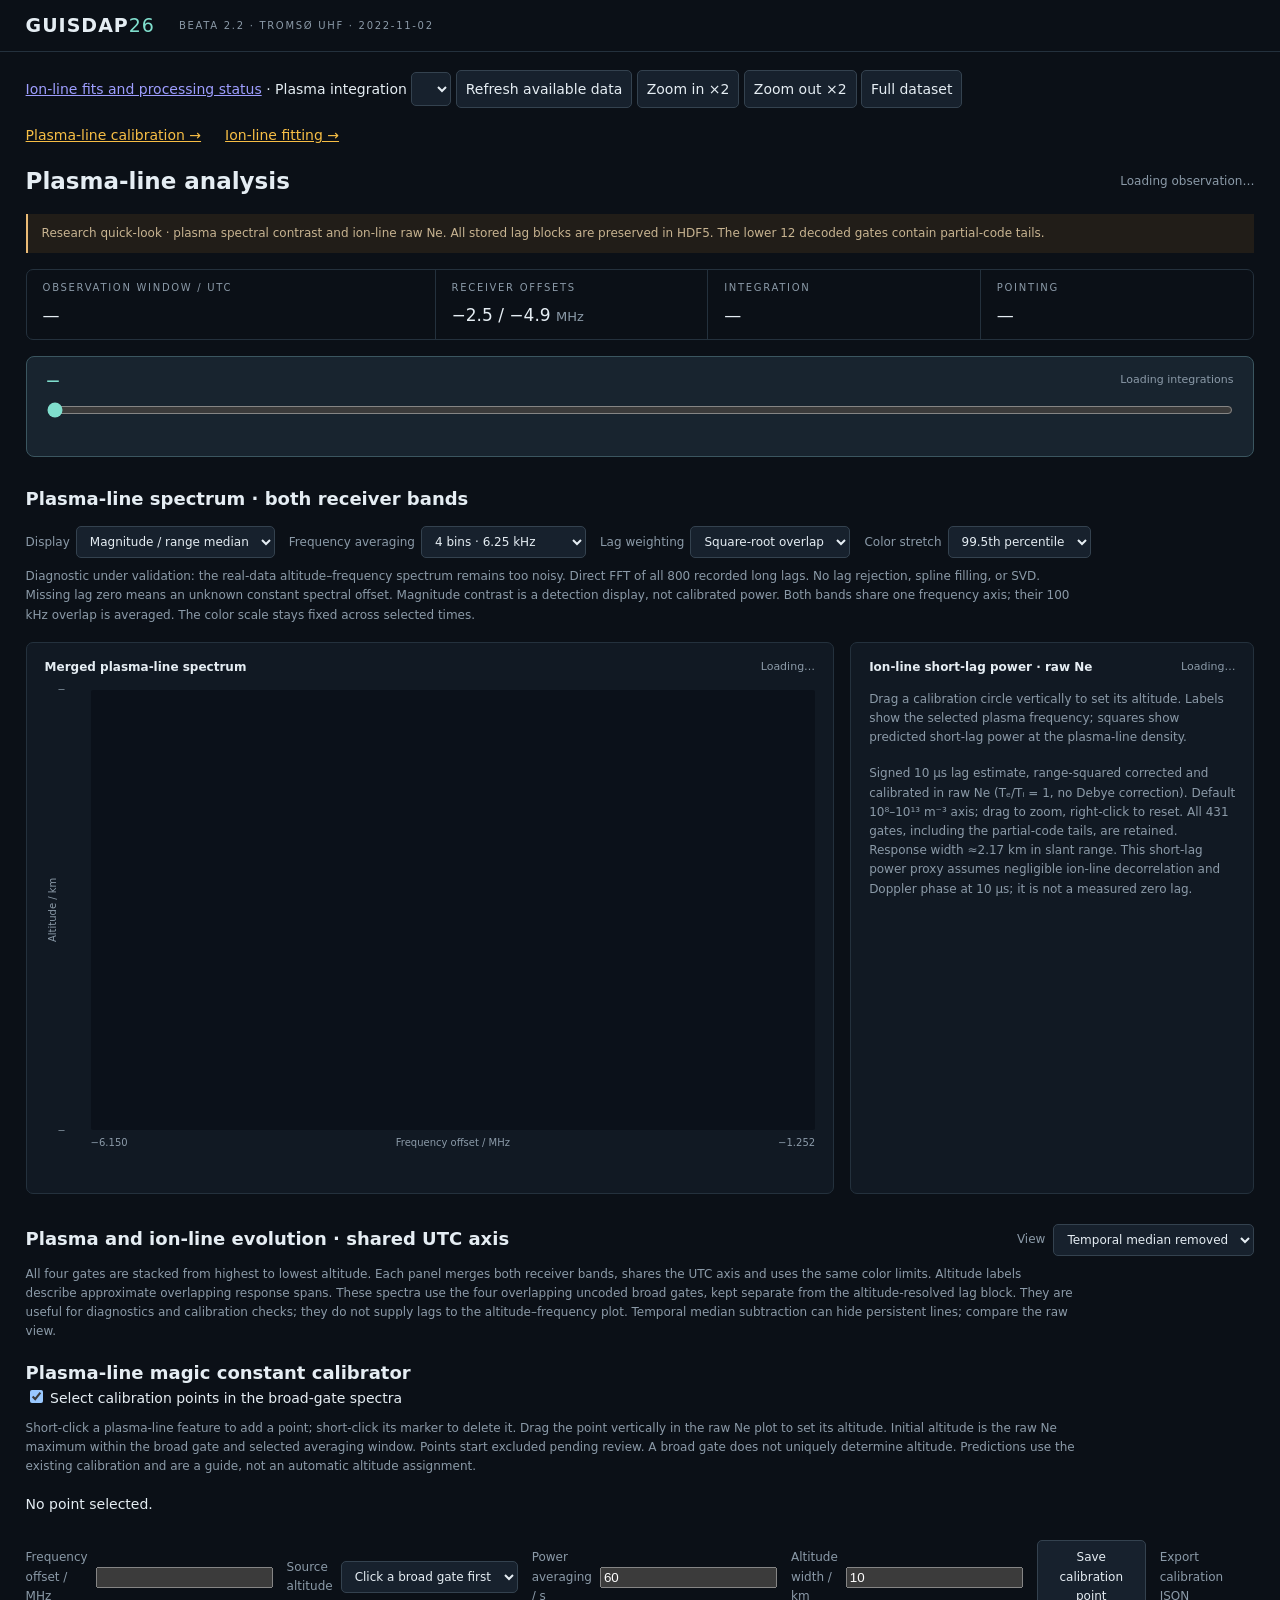
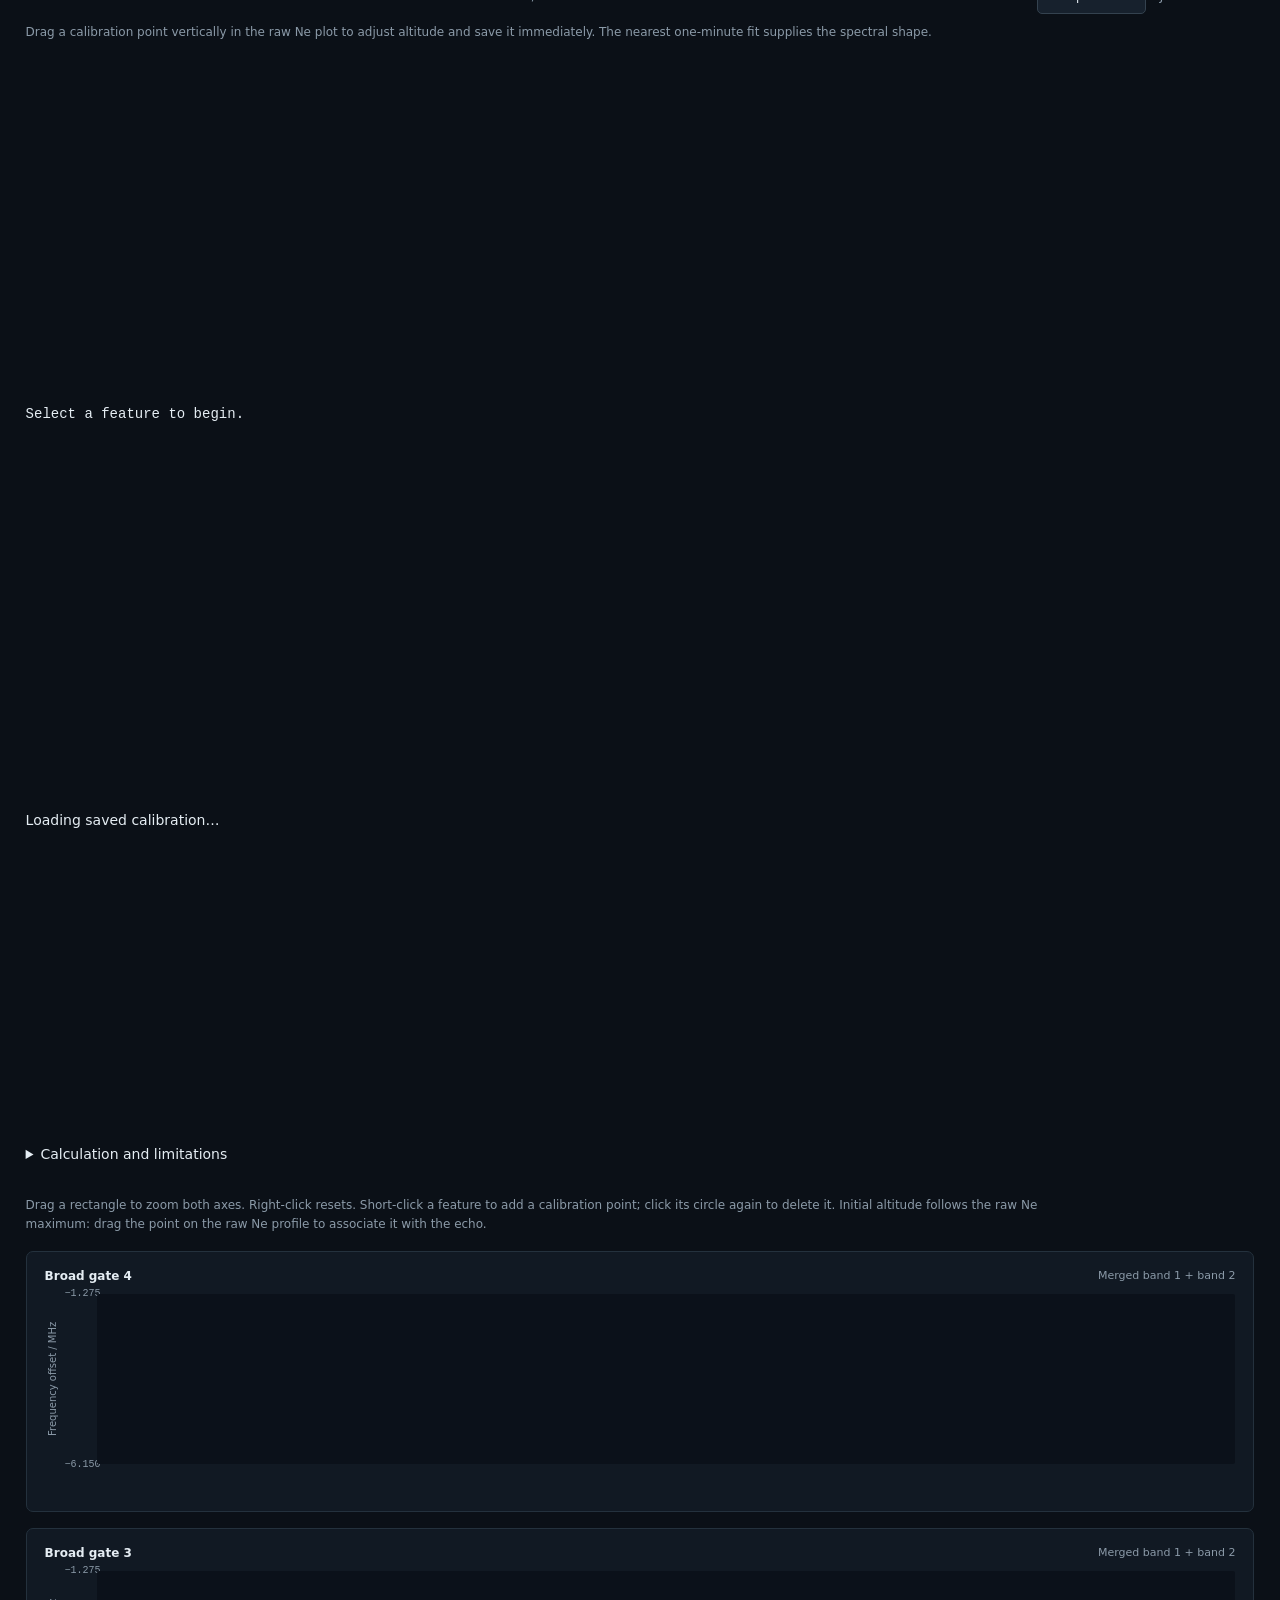
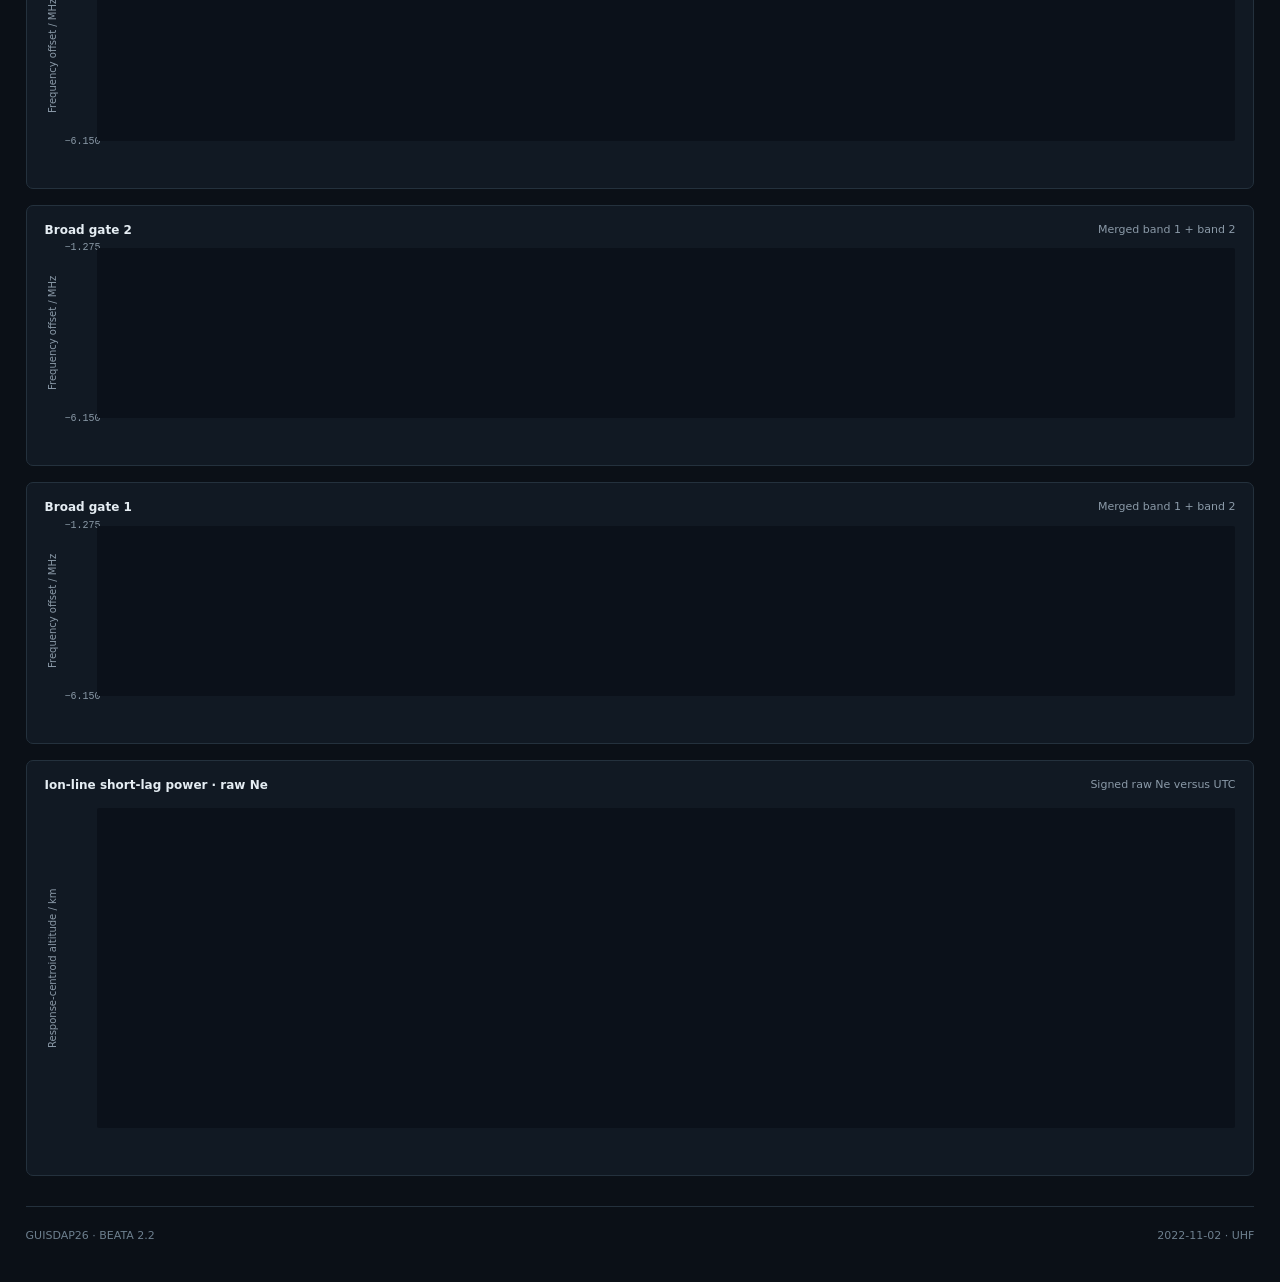
==== commit df44dbaa: "Persist calibration with observation data and stabilize altitude editing and plot zoom" ====
--- a/web/index.html
+++ b/web/index.html
@@ -15,10 +15,10 @@
 <section><div class="section-head"><div><h2>Plasma and ion-line evolution · shared UTC axis</h2></div><div class="controls"><label>View <select id="baseline"><option value="excess">Temporal median removed</option><option value="raw">Raw spectrum</option></select></label></div></div><p class="caption">All four gates are stacked from highest to lowest altitude. Each panel merges both receiver bands, shares the UTC axis and uses the same color limits. Altitude labels describe approximate overlapping response spans. These spectra use the four overlapping uncoded broad gates, kept separate from the altitude-resolved lag block. They are useful for diagnostics and calibration checks; they do not supply lags to the altitude–frequency plot. Temporal median subtraction can hide persistent lines; compare the raw view.</p>
 <section id="calibration"><h2>Plasma-line magic constant calibrator</h2>
 <label><input id="cal-enabled" type="checkbox" checked> Select calibration points in the broad-gate spectra</label>
-<p class="caption">Short-click a plasma-line feature to add a point; short-click its marker to delete it. Drag the point vertically in the raw Ne plot to set its altitude. A new point starts excluded until its provisional altitude is adjusted. A broad gate does not uniquely determine altitude. Predictions use the existing calibration and are a guide, not an automatic altitude assignment.</p>
-<p id="cal-selection">No point selected.</p><div class="controls"><label>Frequency offset / MHz <input id="cal-frequency" type="number" step="0.025" aria-label="Calibration frequency MHz"></label><label>Source altitude <select id="cal-altitude" aria-label="Calibration source altitude"><option value="">Click a broad gate first</option></select></label><label>Power averaging / s <input id="cal-time-width" type="number" min="1" value="60" aria-label="Calibration power time width"></label><label>Altitude width / km <input id="cal-range-width" type="number" min="1" value="10" aria-label="Calibration power altitude width"></label><button id="cal-add">Save calibration point</button><a id="cal-export" download="beata-plasma-calibration.json">Export calibration JSON</a></div>
-<input id="cal-height" type="hidden" min="40" max="470" value="200"><p class="caption">Drag a calibration point vertically in the raw Ne plot to adjust altitude and save it immediately. The nearest one-minute fit supplies the spectral shape.</p><div id="cal-candidates" style="touch-action:none"></div><pre id="cal-result" style="white-space:pre-wrap;line-height:1.6">Select a feature to begin.</pre><p id="cal-summary"></p><div style="display:flex;flex-wrap:wrap"><div id="cal-accumulated" style="flex:1;min-width:320px"></div><div id="cal-power-scatter" style="flex:1;min-width:320px"></div></div><div id="cal-points" style="overflow:auto"></div>
-<details><summary>Calculation and limitations</summary><p class="caption">Uses the one-minute Te, Ti and Ne fit at the chosen altitude. Field-aligned unmagnetized Bohm–Gross thermal correction: ωpe² = (2πf)² − 3k²kBTe/me, k = 4πfradar/c. No magnetic-field or electron-drift correction. Finite-Debye ion power is proportional to Ne / [(1+q)(1+q+Te/Ti)], q = k²λD². The multiplier ratio is predicted 10 µs power at the plasma-line density divided by measured 10 µs power; the radar-equation magic gain changes by its reciprocal.</p><p class="caption">Measured 10 µs raw Ne is converted with the experiment’s spectral response, including partial gates, and the one-minute fitted spectral shape evaluated at the plasma-line density. The conversion includes Doppler and collisional decorrelation. Samples are averaged over the requested time/altitude window using complete available time bins; choose a finer plasma resolution for finer averaging. The inference inherits fit, composition and range-response errors. Bohm–Gross is a long-wavelength approximation: q ≥ 0.1 is flagged. Frequency mapping remains under validation. Nonphysical thermal corrections are rejected. Fit uncertainties are shown; calibration-factor uncertainty is not yet propagated. Saved points persist in this browser; export them for a portable record. Inclusion is manual; flagged points start excluded. The result does not automatically rescale data or change server processing.</p><p class="caption"><a href="https://doi.org/10.1016/j.jastp.2009.01.011">Vadas and Nicolls (2009)</a> · <a href="https://gi.copernicus.org/articles/15/127/2026/#section2">Finite-Debye radar power relation</a></p></details></section><p class="caption">Drag a rectangle to zoom both axes. Right-click resets. Short-click a feature to add a calibration point; click its circle again to delete it. Initial altitude is provisional: drag the point on the raw Ne profile to associate it with the echo.</p><div class="time-stack"><article class="plot broad-panel"><div class="plot-title"><b id="gate-altitude3">Broad gate 4</b><span>Merged band 1 + band 2</span></div><div class="axis-chart"><div class="y-label">Frequency offset / MHz</div><div><div class="y-ticks"><span id="broad-high-3">−1.275</span><span></span><span id="broad-low-3">−6.150</span></div><div style="position:relative"><canvas id="broad3" height="180" width="1400"></canvas><div id="cal-broad-3" style="position:absolute;inset:0;pointer-events:none"></div></div></div></div><div class="x-axis time-axis"></div><div class="scale" id="broad3-scale"></div></article>
+<p class="caption">Short-click a plasma-line feature to add a point; short-click its marker to delete it. Drag the point vertically in the raw Ne plot to set its altitude. Initial altitude is the raw Ne maximum within the broad gate and selected averaging window. Points start excluded pending review. A broad gate does not uniquely determine altitude. Predictions use the existing calibration and are a guide, not an automatic altitude assignment.</p>
+<p id="cal-selection" style="height:3em;overflow:auto">No point selected.</p><div class="controls"><label>Frequency offset / MHz <input id="cal-frequency" type="number" step="0.025" aria-label="Calibration frequency MHz"></label><label>Source altitude <select id="cal-altitude" aria-label="Calibration source altitude"><option value="">Click a broad gate first</option></select></label><label>Power averaging / s <input id="cal-time-width" type="number" min="1" value="60" aria-label="Calibration power time width"></label><label>Altitude width / km <input id="cal-range-width" type="number" min="1" value="10" aria-label="Calibration power altitude width"></label><button id="cal-add">Save calibration point</button><a id="cal-export" download="beata-plasma-calibration.json">Export calibration JSON</a></div>
+<input id="cal-height" type="hidden" min="40" max="470" value="200"><p class="caption">Drag a calibration point vertically in the raw Ne plot to adjust altitude and save it immediately. The nearest one-minute fit supplies the spectral shape.</p><div id="cal-candidates" style="touch-action:none;height:330px;overflow:auto"></div><pre id="cal-result" style="white-space:pre-wrap;line-height:1.6;height:28em;overflow:auto">Select a feature to begin.</pre><p id="cal-save-status" style="height:3em;overflow:auto" role="status">Loading saved calibration…</p><p id="cal-summary" style="height:3em;overflow:auto"></p><div style="display:flex;flex-wrap:wrap"><div id="cal-accumulated" style="flex:1;min-width:320px"></div><div id="cal-power-scatter" style="flex:1;min-width:320px"></div></div><div id="cal-points" style="overflow:auto;height:240px"></div>
+<details><summary>Calculation and limitations</summary><p class="caption">Uses the one-minute Te, Ti and Ne fit at the chosen altitude. Field-aligned unmagnetized Bohm–Gross thermal correction: ωpe² = (2πf)² − 3k²kBTe/me, k = 4πfradar/c. No magnetic-field or electron-drift correction. Finite-Debye ion power is proportional to Ne / [(1+q)(1+q+Te/Ti)], q = k²λD². The multiplier ratio is predicted 10 µs power at the plasma-line density divided by measured 10 µs power; the radar-equation magic gain changes by its reciprocal.</p><p class="caption">Measured 10 µs raw Ne is converted with the experiment’s spectral response, including partial gates, and the one-minute fitted spectral shape evaluated at the plasma-line density. The conversion includes Doppler and collisional decorrelation. Samples are averaged over the requested time/altitude window using complete available time bins; choose a finer plasma resolution for finer averaging. The inference inherits fit, composition and range-response errors. Bohm–Gross is a long-wavelength approximation: q ≥ 0.1 is flagged. Frequency mapping remains under validation. Nonphysical thermal corrections are rejected. Fit uncertainties are shown; calibration-factor uncertainty is not yet propagated. Saved points persist in this browser; export them for a portable record. Inclusion is manual; flagged points start excluded. The result does not automatically rescale data or change server processing.</p><p class="caption"><a href="https://doi.org/10.1016/j.jastp.2009.01.011">Vadas and Nicolls (2009)</a> · <a href="https://gi.copernicus.org/articles/15/127/2026/#section2">Finite-Debye radar power relation</a></p></details></section><p class="caption">Drag a rectangle to zoom both axes. Right-click resets. Short-click a feature to add a calibration point; click its circle again to delete it. Initial altitude follows the raw Ne maximum: drag the point on the raw Ne profile to associate it with the echo.</p><div class="time-stack"><article class="plot broad-panel"><div class="plot-title"><b id="gate-altitude3">Broad gate 4</b><span>Merged band 1 + band 2</span></div><div class="axis-chart"><div class="y-label">Frequency offset / MHz</div><div><div class="y-ticks"><span id="broad-high-3">−1.275</span><span></span><span id="broad-low-3">−6.150</span></div><div style="position:relative"><canvas id="broad3" height="180" width="1400"></canvas><div id="cal-broad-3" style="position:absolute;inset:0;pointer-events:none"></div></div></div></div><div class="x-axis time-axis"></div><div class="scale" id="broad3-scale"></div></article>
 <article class="plot broad-panel"><div class="plot-title"><b id="gate-altitude2">Broad gate 3</b><span>Merged band 1 + band 2</span></div><div class="axis-chart"><div class="y-label">Frequency offset / MHz</div><div><div class="y-ticks"><span id="broad-high-2">−1.275</span><span></span><span id="broad-low-2">−6.150</span></div><div style="position:relative"><canvas id="broad2" height="180" width="1400"></canvas><div id="cal-broad-2" style="position:absolute;inset:0;pointer-events:none"></div></div></div></div><div class="x-axis time-axis"></div><div class="scale" id="broad2-scale"></div></article>
 <article class="plot broad-panel"><div class="plot-title"><b id="gate-altitude1">Broad gate 2</b><span>Merged band 1 + band 2</span></div><div class="axis-chart"><div class="y-label">Frequency offset / MHz</div><div><div class="y-ticks"><span id="broad-high-1">−1.275</span><span></span><span id="broad-low-1">−6.150</span></div><div style="position:relative"><canvas id="broad1" height="180" width="1400"></canvas><div id="cal-broad-1" style="position:absolute;inset:0;pointer-events:none"></div></div></div></div><div class="x-axis time-axis"></div><div class="scale" id="broad1-scale"></div></article>
 <article class="plot broad-panel"><div class="plot-title"><b id="gate-altitude0">Broad gate 1</b><span>Merged band 1 + band 2</span></div><div class="axis-chart"><div class="y-label">Frequency offset / MHz</div><div><div class="y-ticks"><span id="broad-high-0">−1.275</span><span></span><span id="broad-low-0">−6.150</span></div><div style="position:relative"><canvas id="broad0" height="180" width="1400"></canvas><div id="cal-broad-0" style="position:absolute;inset:0;pointer-events:none"></div></div></div></div><div class="x-axis time-axis"></div><div class="scale" id="broad0-scale"></div></article>
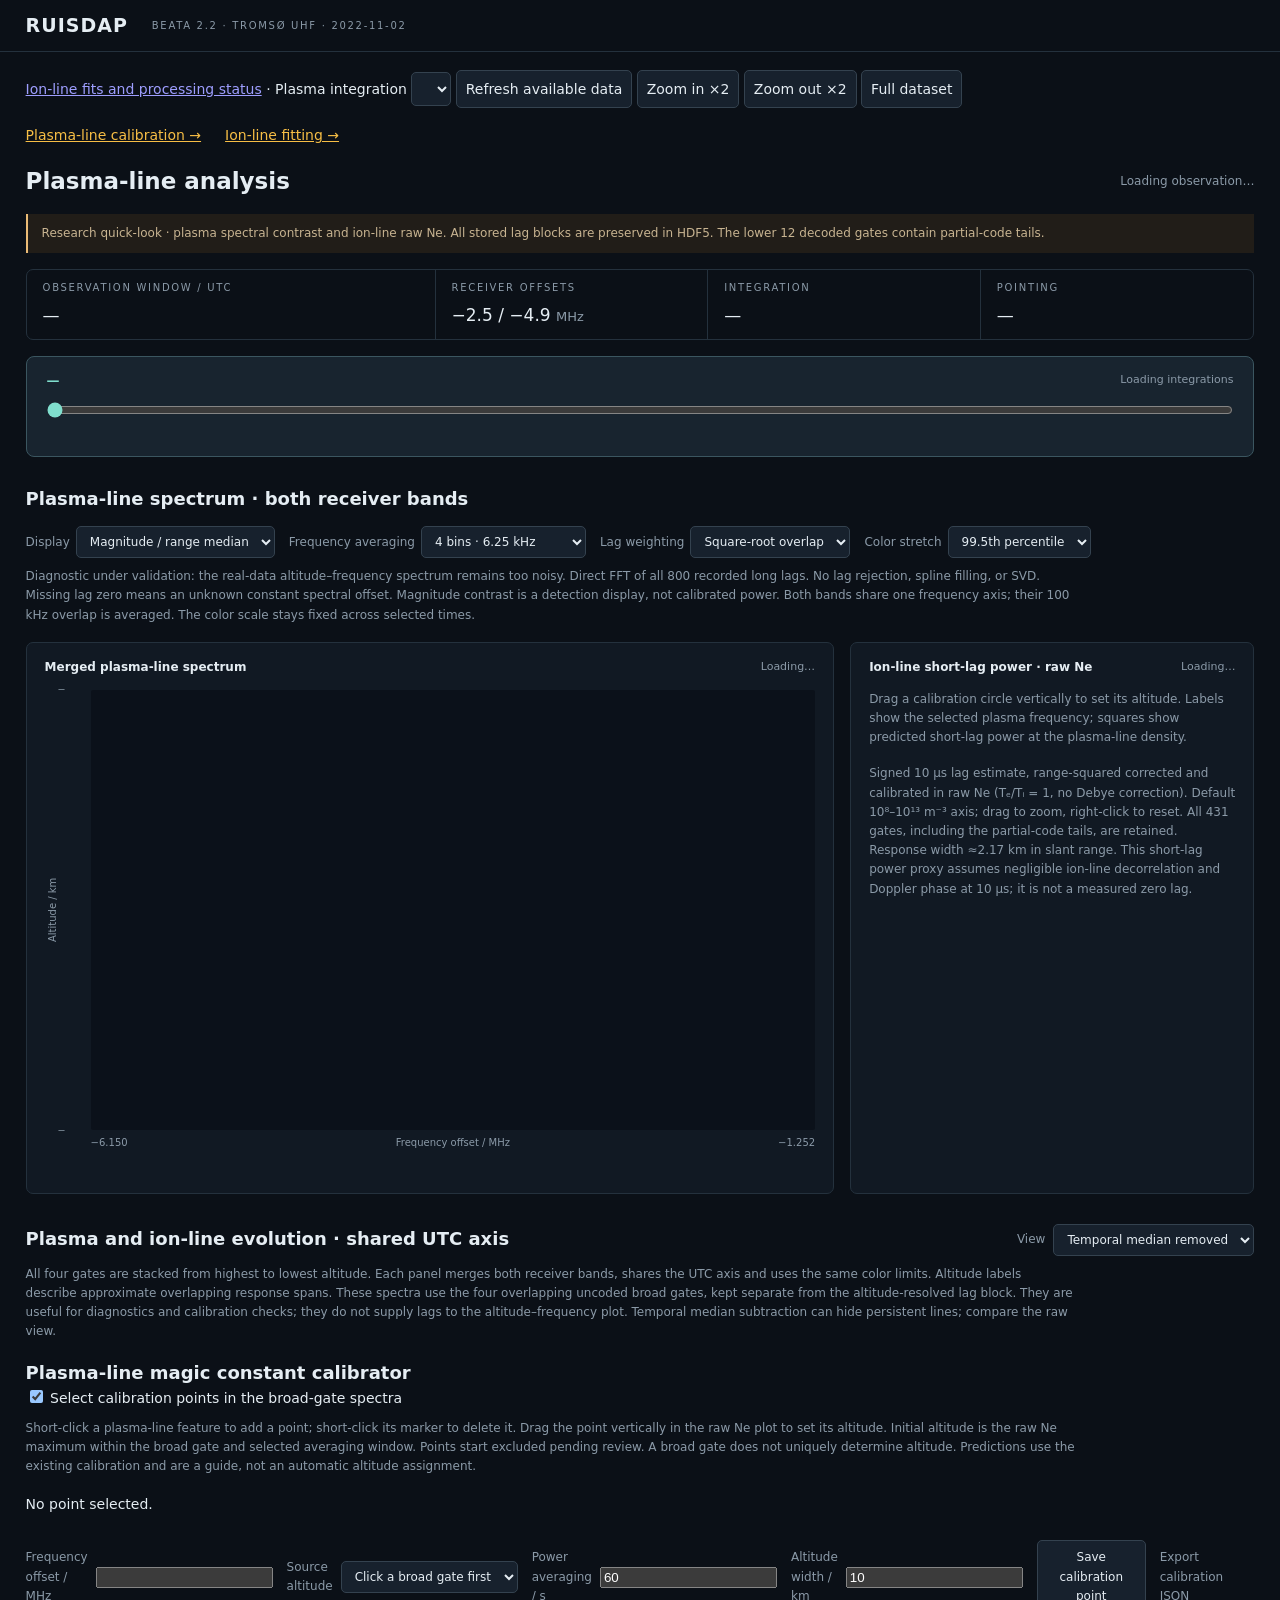
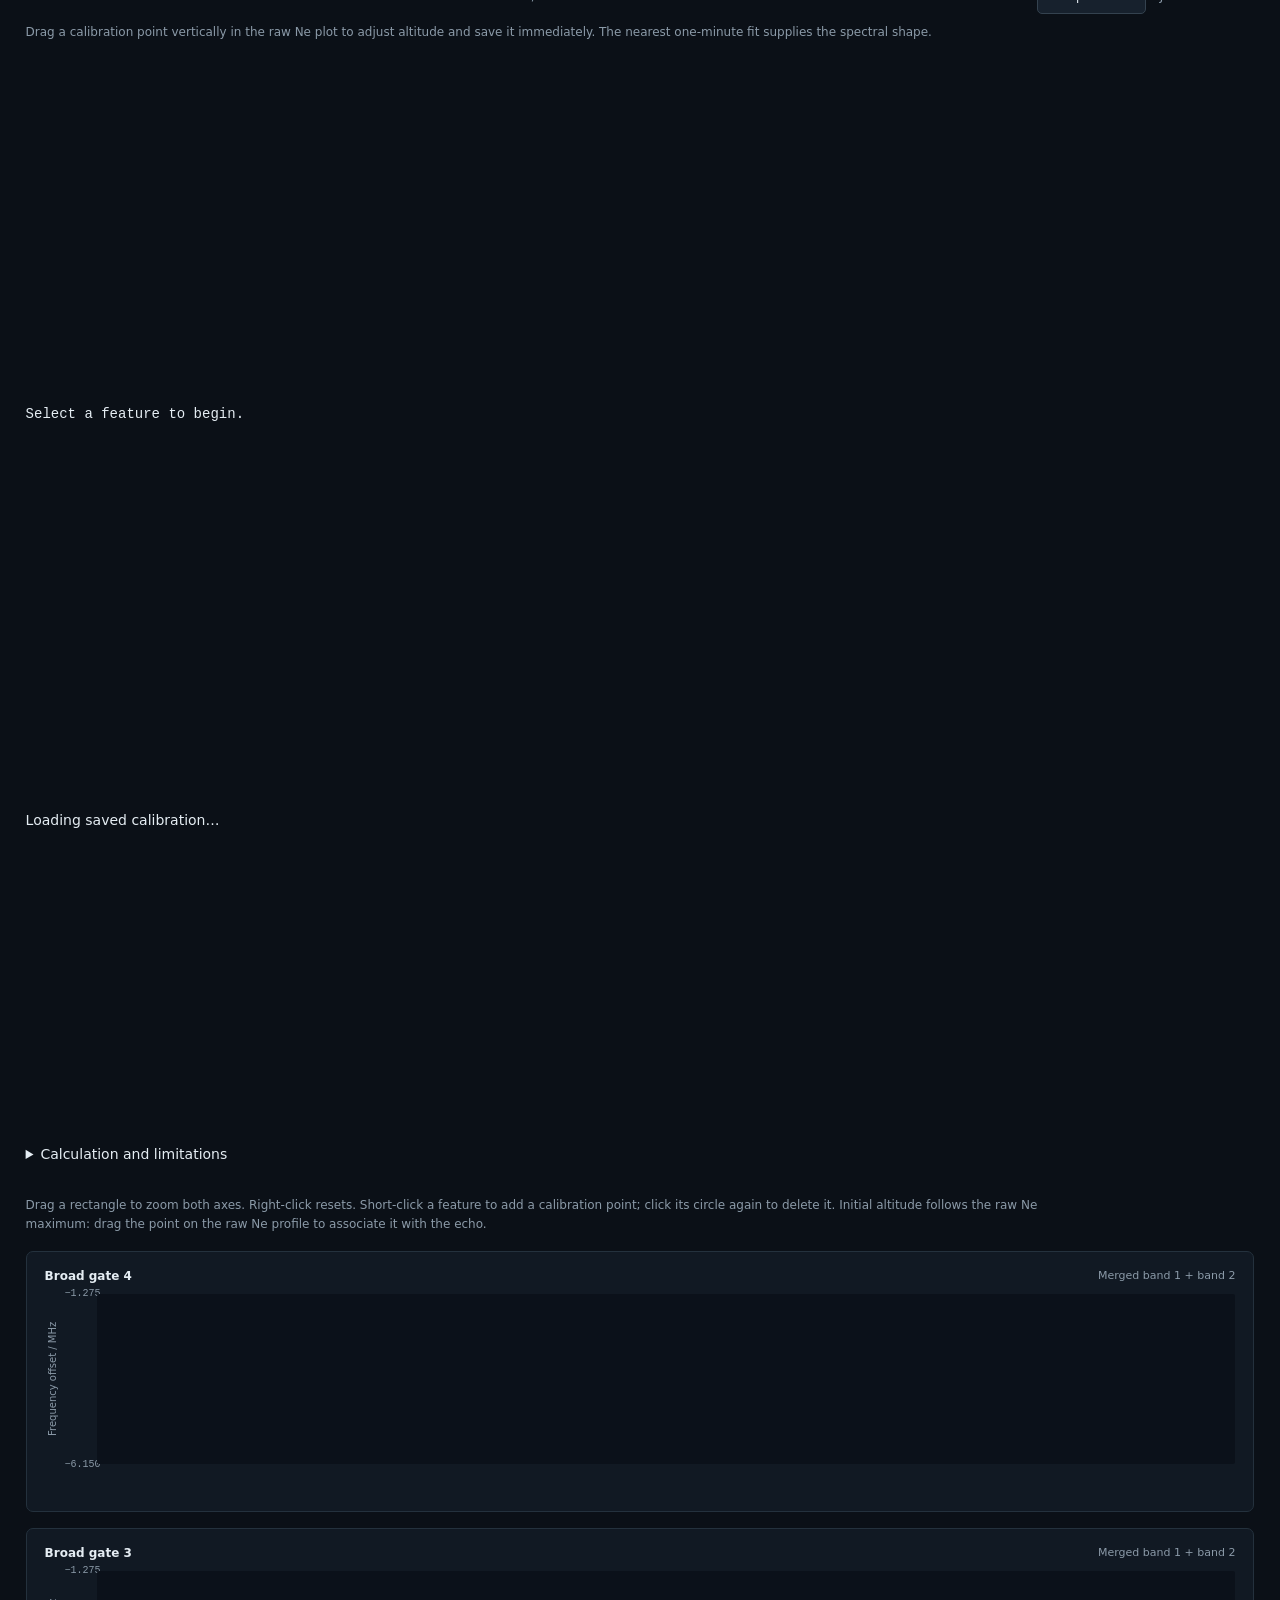
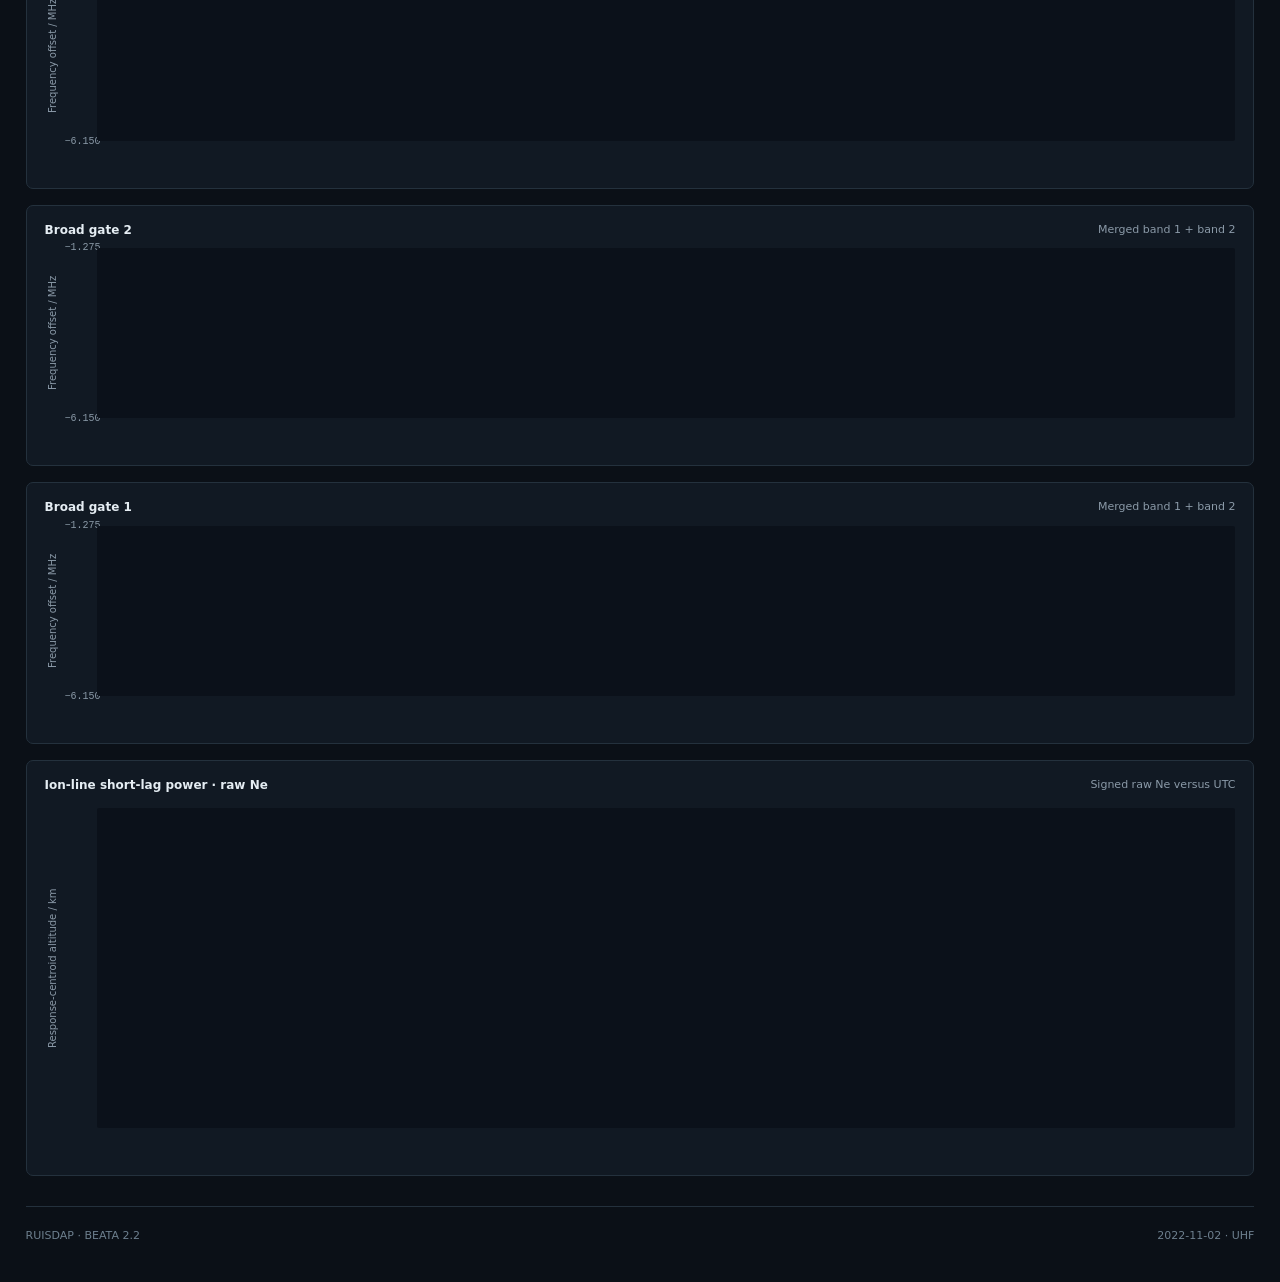
==== commit 2bd9908e: "Rename application to RUISDAP" ====
--- a/web/index.html
+++ b/web/index.html
@@ -1,7 +1,7 @@
 <!doctype html>
-<html lang="en"><head><meta charset="utf-8"><meta name="viewport" content="width=device-width,initial-scale=1"><title>GUISDAP26 · BEATA plasma lines</title><link rel="stylesheet" href="style.css"><script>window.MathJax={svg:{fontCache:"none"},startup:{typeset:false}};</script><script src="vendor/mathjax-tex-svg.js"></script></head>
+<html lang="en"><head><meta charset="utf-8"><meta name="viewport" content="width=device-width,initial-scale=1"><title>RUISDAP · BEATA plasma lines</title><link rel="stylesheet" href="style.css"><script>window.MathJax={svg:{fontCache:"none"},startup:{typeset:false}};</script><script src="vendor/mathjax-tex-svg.js"></script></head>
 <body>
-<header><a class="brand" href="./">GUISDAP<span>26</span></a><span class="header-note">BEATA 2.2 · TROMSØ UHF · 2022-11-02</span></header>
+<header><a class="brand" href="./">RUISDAP</a><span class="header-note">BEATA 2.2 · TROMSØ UHF · 2022-11-02</span></header>
 <main><nav class="fit-nav"><a href="ion.html">Ion-line fits and processing status</a> · <label>Plasma integration <select id="plasma-resolution" aria-label="Plasma analysis resolution"></select></label> <button id="refresh-data">Refresh available data</button> <button id="plasma-zoom-in">Zoom in ×2</button> <button id="plasma-zoom-out">Zoom out ×2</button> <button id="plasma-view-all">Full dataset</button> <span id="plasma-window"></span></nav>
 <nav style="margin:16px 0"><a href="#calibration" style="color:#f7be45;margin-right:24px">Plasma-line calibration →</a><a href="ion.html" style="color:#f7be45">Ion-line fitting →</a></nav>
 <div class="analysis-heading"><h1>Plasma-line analysis</h1><span id="status">Loading observation…</span></div>
@@ -23,6 +23,6 @@
 <article class="plot broad-panel"><div class="plot-title"><b id="gate-altitude1">Broad gate 2</b><span>Merged band 1 + band 2</span></div><div class="axis-chart"><div class="y-label">Frequency offset / MHz</div><div><div class="y-ticks"><span id="broad-high-1">−1.275</span><span></span><span id="broad-low-1">−6.150</span></div><div style="position:relative"><canvas id="broad1" height="180" width="1400"></canvas><div id="cal-broad-1" style="position:absolute;inset:0;pointer-events:none"></div></div></div></div><div class="x-axis time-axis"></div><div class="scale" id="broad1-scale"></div></article>
 <article class="plot broad-panel"><div class="plot-title"><b id="gate-altitude0">Broad gate 1</b><span>Merged band 1 + band 2</span></div><div class="axis-chart"><div class="y-label">Frequency offset / MHz</div><div><div class="y-ticks"><span id="broad-high-0">−1.275</span><span></span><span id="broad-low-0">−6.150</span></div><div style="position:relative"><canvas id="broad0" height="180" width="1400"></canvas><div id="cal-broad-0" style="position:absolute;inset:0;pointer-events:none"></div></div></div></div><div class="x-axis time-axis"></div><div class="scale" id="broad0-scale"></div></article>
 <article class="plot"><div class="plot-title"><b>Ion-line short-lag power · raw Ne</b><span><span id="power-axis-caption">Signed raw Ne versus UTC</span></span></div><div class="axis-chart"><div class="y-label" id="power-axis-label">Response-centroid altitude / km</div><div><div class="y-ticks power-ticks" id="power-ticks"></div><div style="position:relative"><canvas id="power" height="300" width="1400"></canvas><div id="cal-power" style="position:absolute;inset:0;pointer-events:none"></div></div></div></div><div class="x-axis time-axis"></div><div class="scale" id="power-scale"></div></article></div></section>
-<footer><span>GUISDAP26 · BEATA 2.2</span><span id="footer">2022-11-02 · UHF</span></footer>
+<footer><span>RUISDAP · BEATA 2.2</span><span id="footer">2022-11-02 · UHF</span></footer>
 </main><script type="module">import init, {start} from './pkg/guisdap_web.js'; try {await MathJax.startup.promise;await init();await start();} catch(e) {document.getElementById('status').textContent='Unable to load: '+e;console.error(e);}</script>
 </body></html>
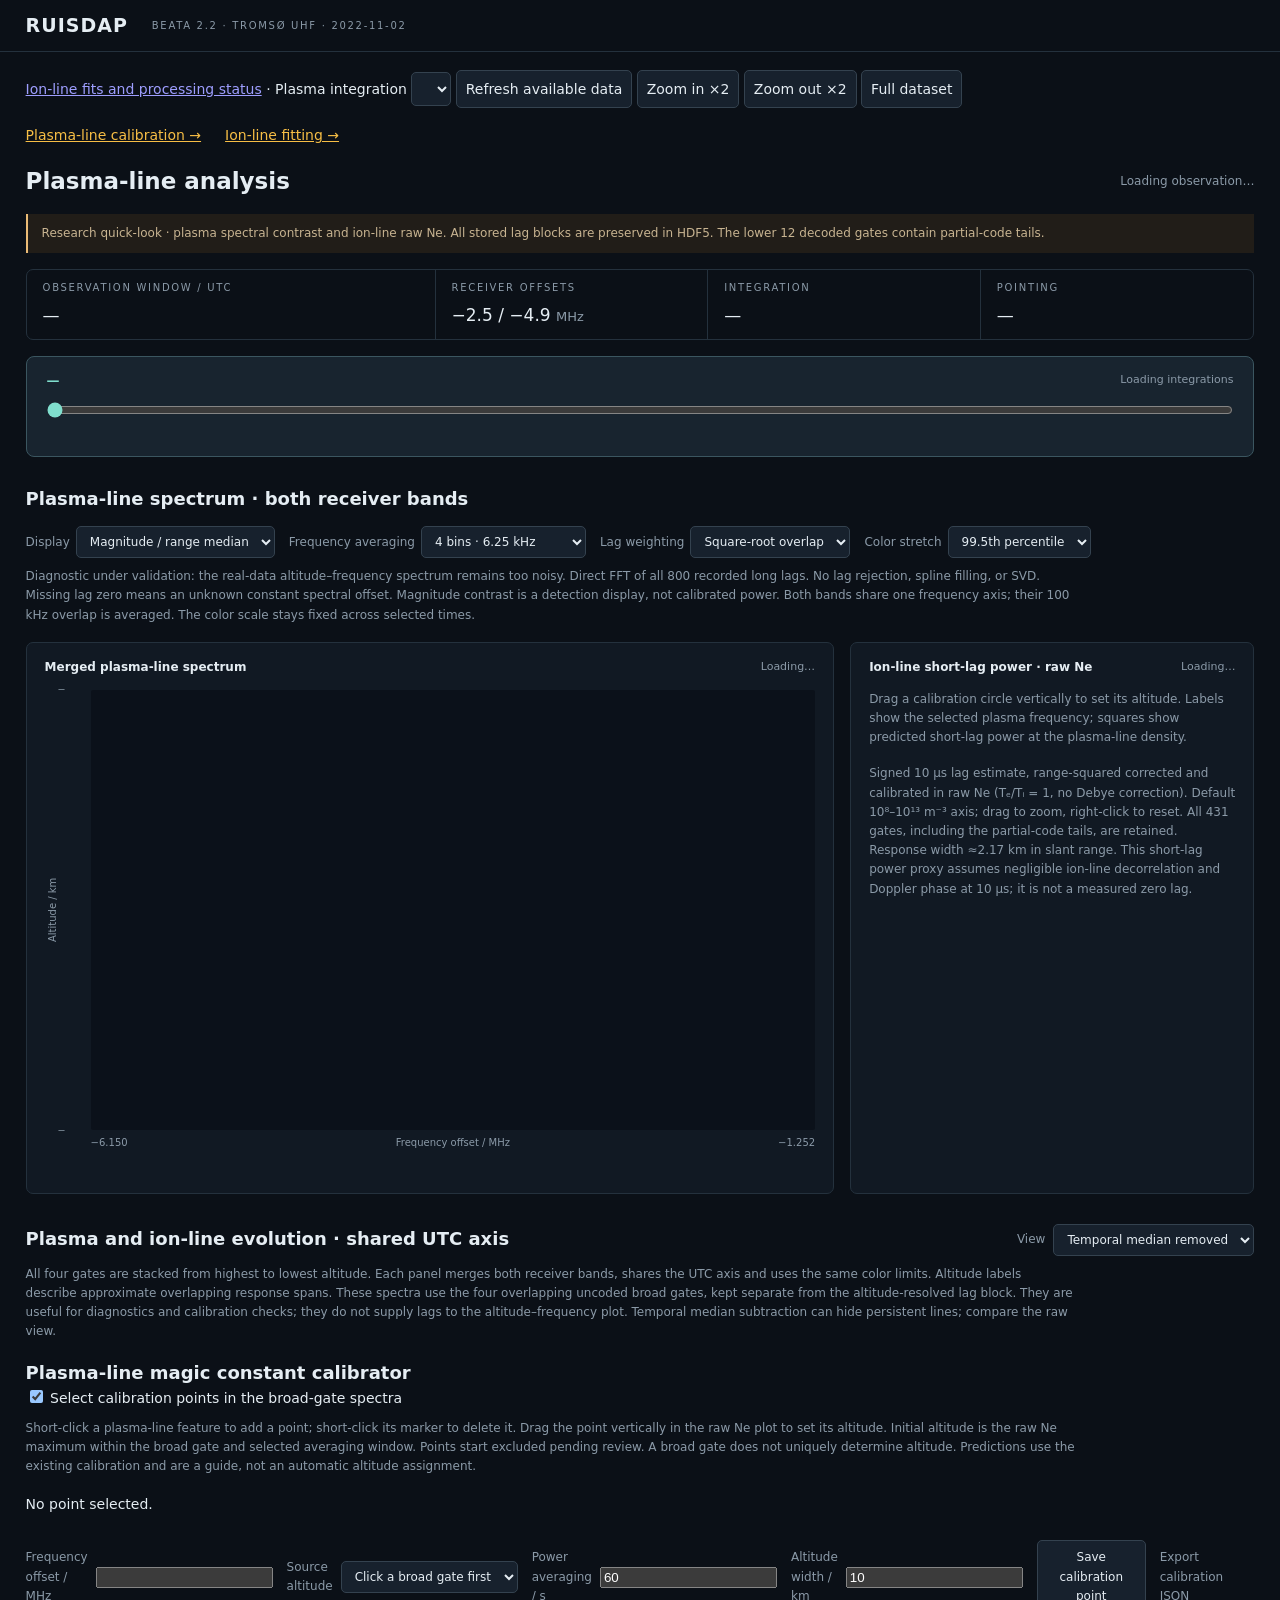
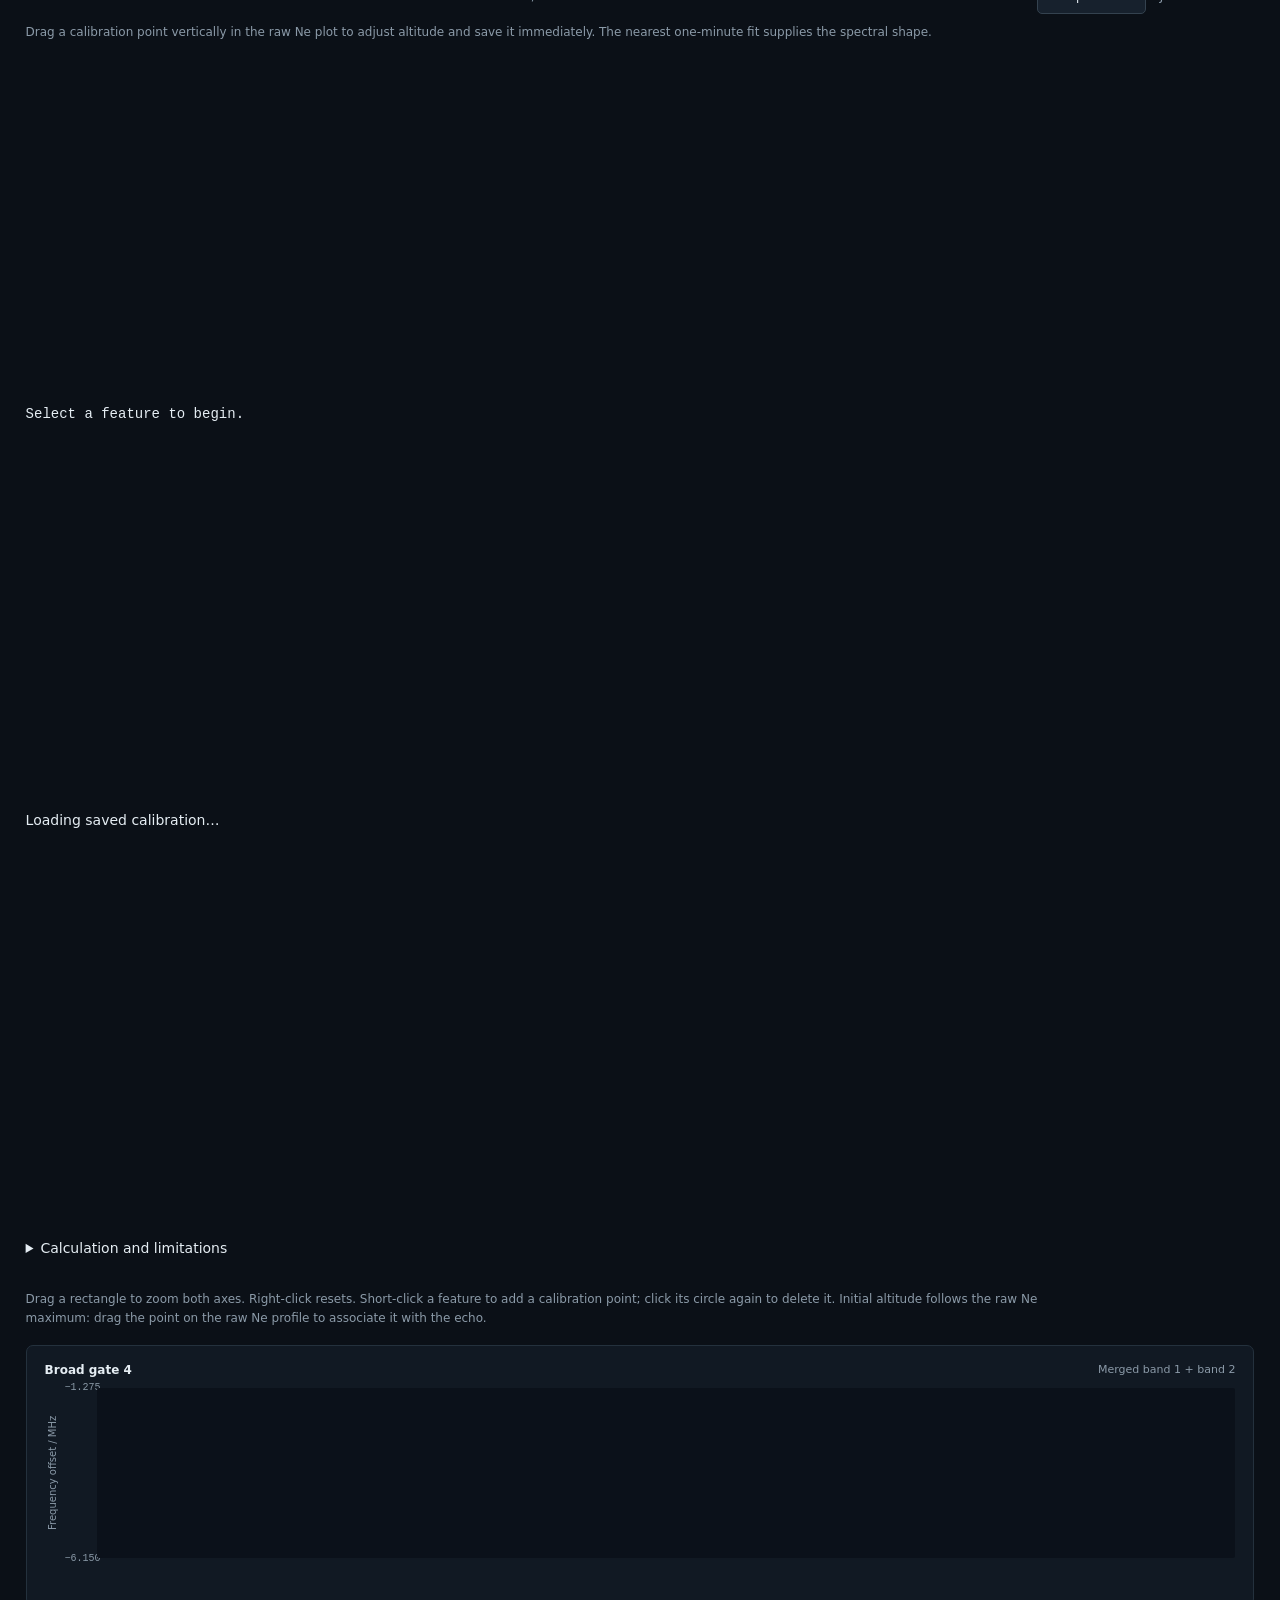
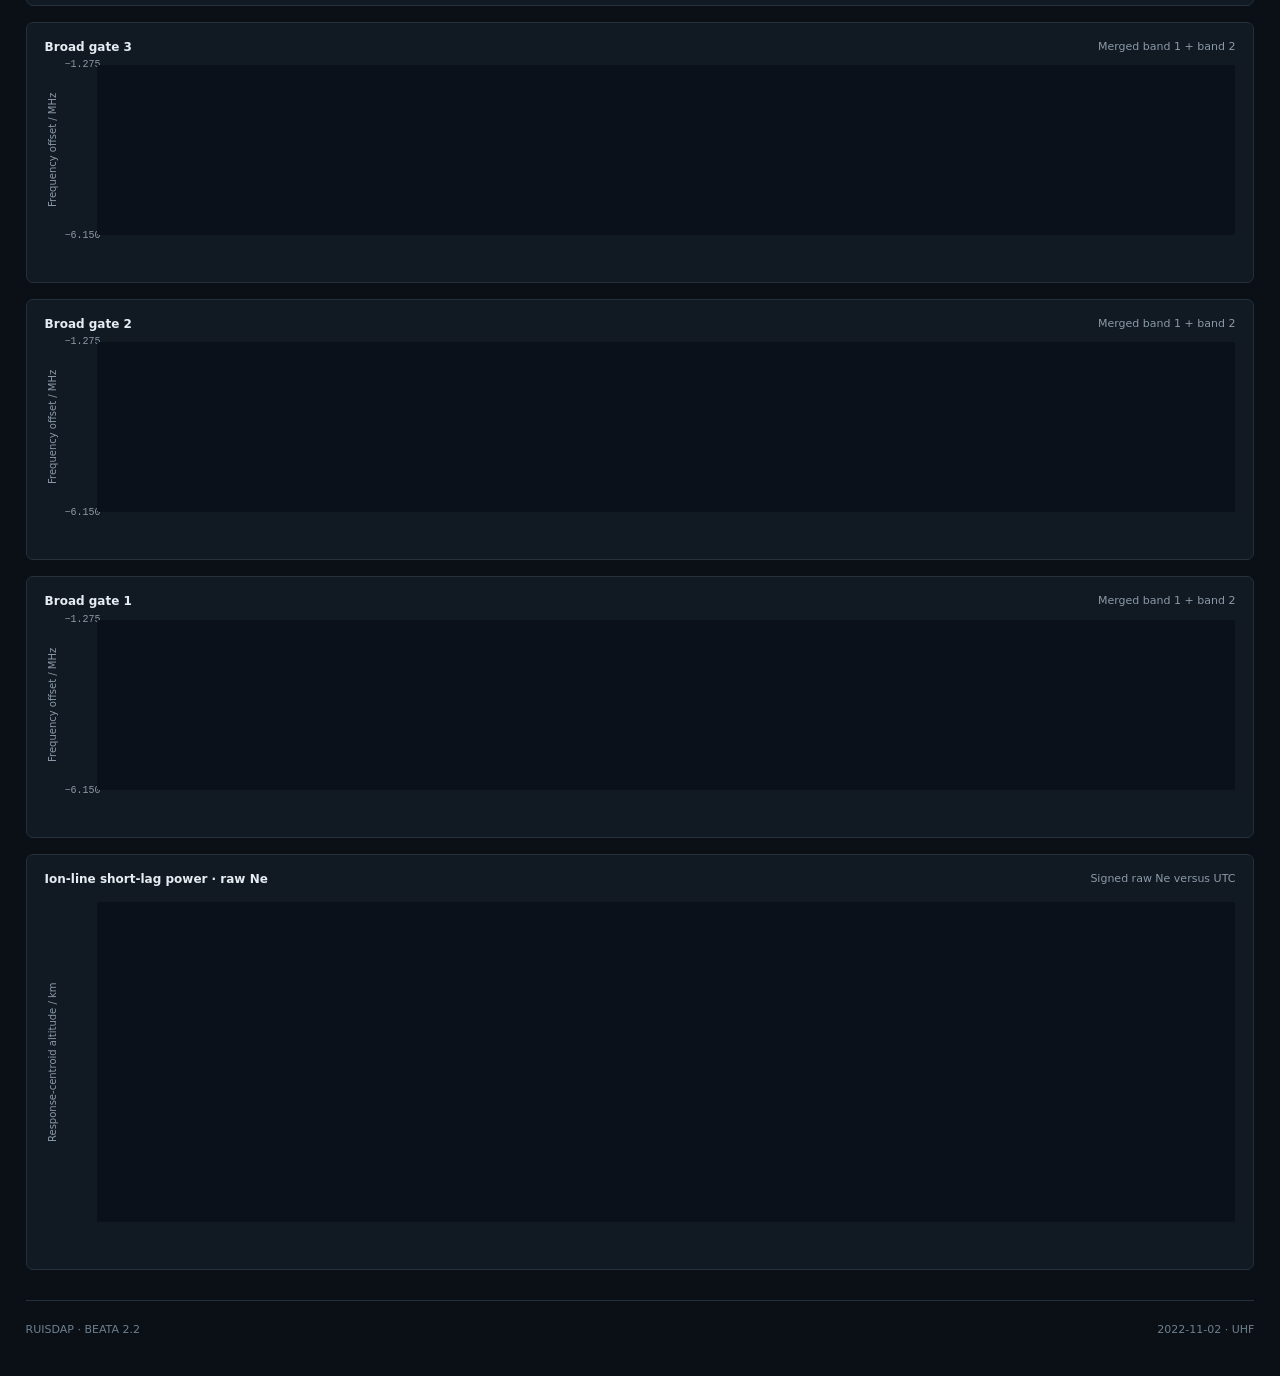
==== commit 6cf59416: "Fit calibration gain and show time-cluster uncertainty band" ====
--- a/web/index.html
+++ b/web/index.html
@@ -17,7 +17,7 @@
 <label><input id="cal-enabled" type="checkbox" checked> Select calibration points in the broad-gate spectra</label>
 <p class="caption">Short-click a plasma-line feature to add a point; short-click its marker to delete it. Drag the point vertically in the raw Ne plot to set its altitude. Initial altitude is the raw Ne maximum within the broad gate and selected averaging window. Points start excluded pending review. A broad gate does not uniquely determine altitude. Predictions use the existing calibration and are a guide, not an automatic altitude assignment.</p>
 <p id="cal-selection" style="height:3em;overflow:auto">No point selected.</p><div class="controls"><label>Frequency offset / MHz <input id="cal-frequency" type="number" step="0.025" aria-label="Calibration frequency MHz"></label><label>Source altitude <select id="cal-altitude" aria-label="Calibration source altitude"><option value="">Click a broad gate first</option></select></label><label>Power averaging / s <input id="cal-time-width" type="number" min="1" value="60" aria-label="Calibration power time width"></label><label>Altitude width / km <input id="cal-range-width" type="number" min="1" value="10" aria-label="Calibration power altitude width"></label><button id="cal-add">Save calibration point</button><a id="cal-export" download="beata-plasma-calibration.json">Export calibration JSON</a></div>
-<input id="cal-height" type="hidden" min="40" max="470" value="200"><p class="caption">Drag a calibration point vertically in the raw Ne plot to adjust altitude and save it immediately. The nearest one-minute fit supplies the spectral shape.</p><div id="cal-candidates" style="touch-action:none;height:330px;overflow:auto"></div><pre id="cal-result" style="white-space:pre-wrap;line-height:1.6;height:28em;overflow:auto">Select a feature to begin.</pre><p id="cal-save-status" style="height:3em;overflow:auto" role="status">Loading saved calibration…</p><p id="cal-summary" style="height:3em;overflow:auto"></p><div style="display:flex;flex-wrap:wrap"><div id="cal-accumulated" style="flex:1;min-width:320px"></div><div id="cal-power-scatter" style="flex:1;min-width:320px"></div></div><div id="cal-points" style="overflow:auto;height:240px"></div>
+<input id="cal-height" type="hidden" min="40" max="470" value="200"><p class="caption">Drag a calibration point vertically in the raw Ne plot to adjust altitude and save it immediately. The nearest one-minute fit supplies the spectral shape.</p><div id="cal-candidates" style="touch-action:none;height:330px;overflow:auto"></div><pre id="cal-result" style="white-space:pre-wrap;line-height:1.6;height:28em;overflow:auto">Select a feature to begin.</pre><p id="cal-save-status" style="height:3em;overflow:auto" role="status">Loading saved calibration…</p><p id="cal-summary" style="height:3em;overflow:auto"></p><div style="display:flex;flex-wrap:wrap"><div id="cal-accumulated" style="flex:1;min-width:320px"></div><div id="cal-power-scatter" style="flex:1;min-width:320px"></div></div><p id="cal-fit-summary" style="height:6em;overflow:auto" role="status"></p><div id="cal-points" style="overflow:auto;height:240px"></div>
 <details><summary>Calculation and limitations</summary><p class="caption">Uses the one-minute Te, Ti and Ne fit at the chosen altitude. Field-aligned unmagnetized Bohm–Gross thermal correction: ωpe² = (2πf)² − 3k²kBTe/me, k = 4πfradar/c. No magnetic-field or electron-drift correction. Finite-Debye ion power is proportional to Ne / [(1+q)(1+q+Te/Ti)], q = k²λD². The multiplier ratio is predicted 10 µs power at the plasma-line density divided by measured 10 µs power; the radar-equation magic gain changes by its reciprocal.</p><p class="caption">Measured 10 µs raw Ne is converted with the experiment’s spectral response, including partial gates, and the one-minute fitted spectral shape evaluated at the plasma-line density. The conversion includes Doppler and collisional decorrelation. Samples are averaged over the requested time/altitude window using complete available time bins; choose a finer plasma resolution for finer averaging. The inference inherits fit, composition and range-response errors. Bohm–Gross is a long-wavelength approximation: q ≥ 0.1 is flagged. Frequency mapping remains under validation. Nonphysical thermal corrections are rejected. Fit uncertainties are shown; calibration-factor uncertainty is not yet propagated. Saved points persist in this browser; export them for a portable record. Inclusion is manual; flagged points start excluded. The result does not automatically rescale data or change server processing.</p><p class="caption"><a href="https://doi.org/10.1016/j.jastp.2009.01.011">Vadas and Nicolls (2009)</a> · <a href="https://gi.copernicus.org/articles/15/127/2026/#section2">Finite-Debye radar power relation</a></p></details></section><p class="caption">Drag a rectangle to zoom both axes. Right-click resets. Short-click a feature to add a calibration point; click its circle again to delete it. Initial altitude follows the raw Ne maximum: drag the point on the raw Ne profile to associate it with the echo.</p><div class="time-stack"><article class="plot broad-panel"><div class="plot-title"><b id="gate-altitude3">Broad gate 4</b><span>Merged band 1 + band 2</span></div><div class="axis-chart"><div class="y-label">Frequency offset / MHz</div><div><div class="y-ticks"><span id="broad-high-3">−1.275</span><span></span><span id="broad-low-3">−6.150</span></div><div style="position:relative"><canvas id="broad3" height="180" width="1400"></canvas><div id="cal-broad-3" style="position:absolute;inset:0;pointer-events:none"></div></div></div></div><div class="x-axis time-axis"></div><div class="scale" id="broad3-scale"></div></article>
 <article class="plot broad-panel"><div class="plot-title"><b id="gate-altitude2">Broad gate 3</b><span>Merged band 1 + band 2</span></div><div class="axis-chart"><div class="y-label">Frequency offset / MHz</div><div><div class="y-ticks"><span id="broad-high-2">−1.275</span><span></span><span id="broad-low-2">−6.150</span></div><div style="position:relative"><canvas id="broad2" height="180" width="1400"></canvas><div id="cal-broad-2" style="position:absolute;inset:0;pointer-events:none"></div></div></div></div><div class="x-axis time-axis"></div><div class="scale" id="broad2-scale"></div></article>
 <article class="plot broad-panel"><div class="plot-title"><b id="gate-altitude1">Broad gate 2</b><span>Merged band 1 + band 2</span></div><div class="axis-chart"><div class="y-label">Frequency offset / MHz</div><div><div class="y-ticks"><span id="broad-high-1">−1.275</span><span></span><span id="broad-low-1">−6.150</span></div><div style="position:relative"><canvas id="broad1" height="180" width="1400"></canvas><div id="cal-broad-1" style="position:absolute;inset:0;pointer-events:none"></div></div></div></div><div class="x-axis time-axis"></div><div class="scale" id="broad1-scale"></div></article>
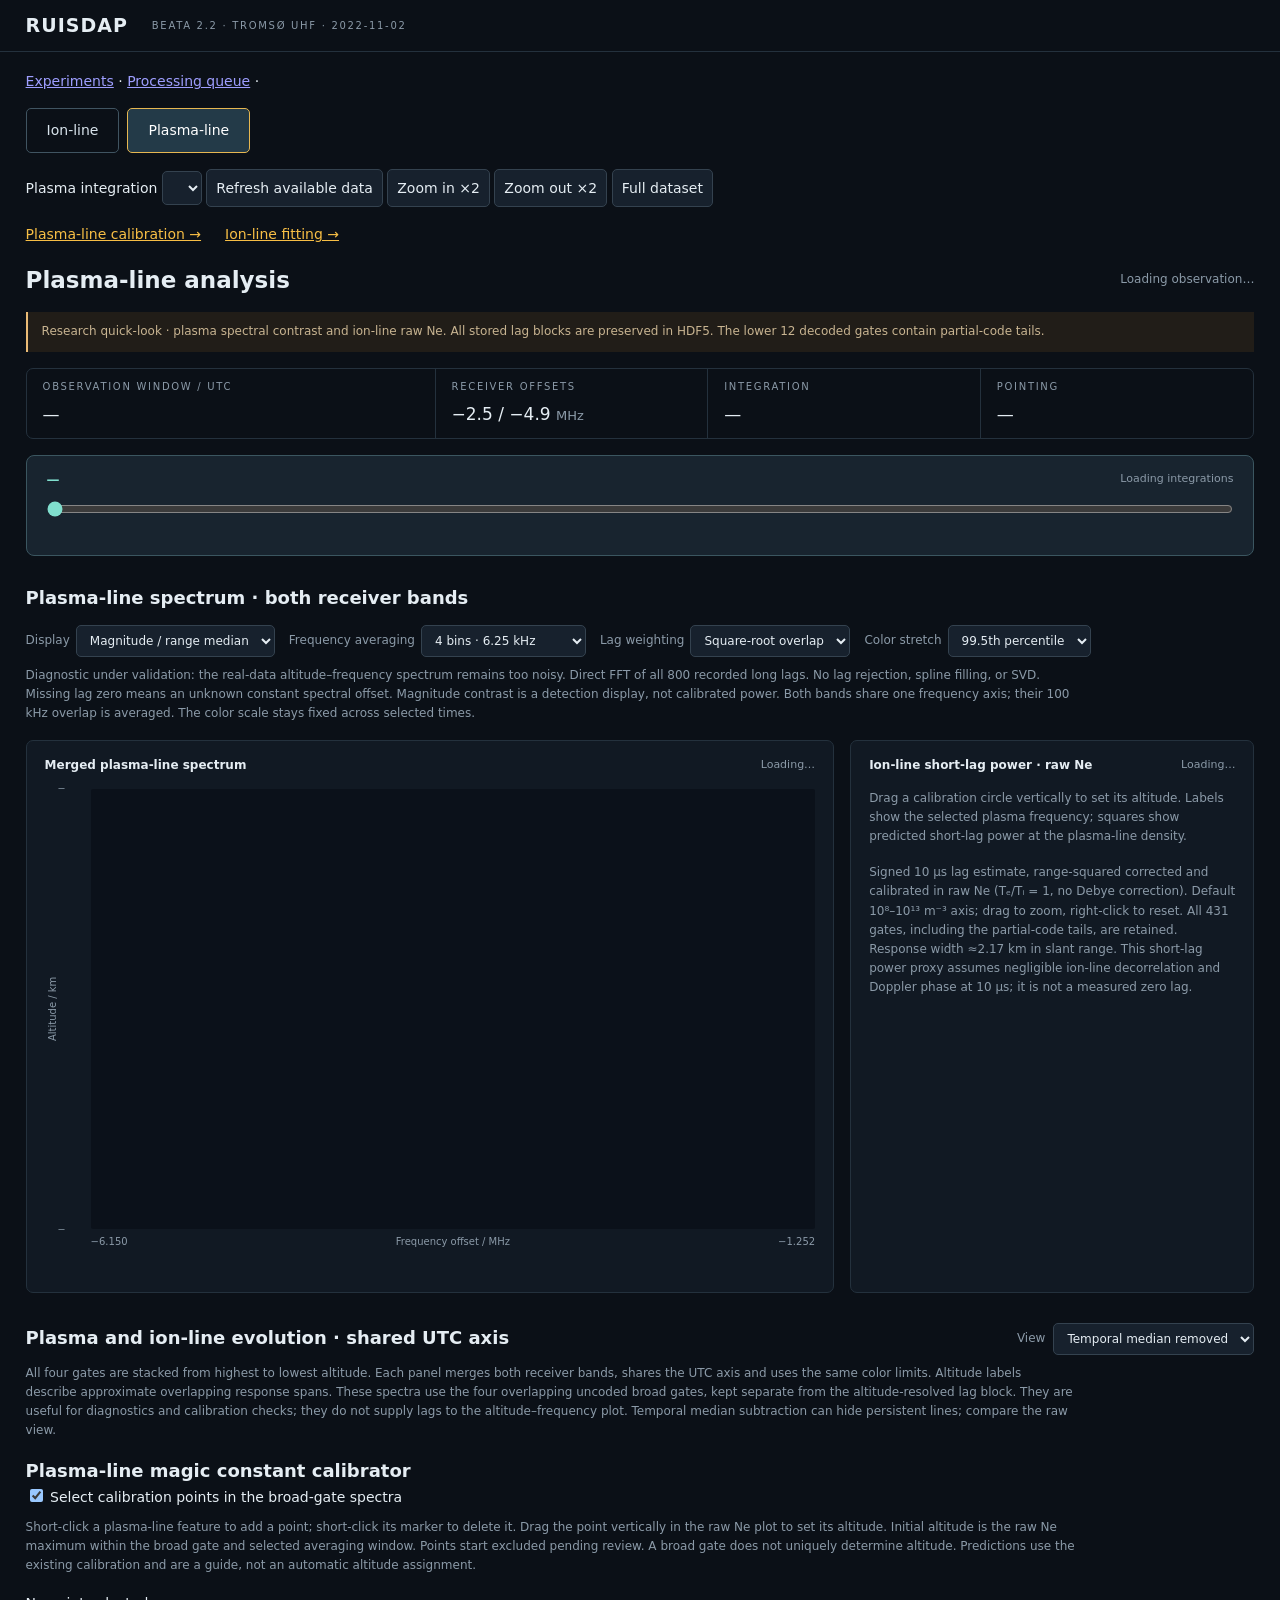
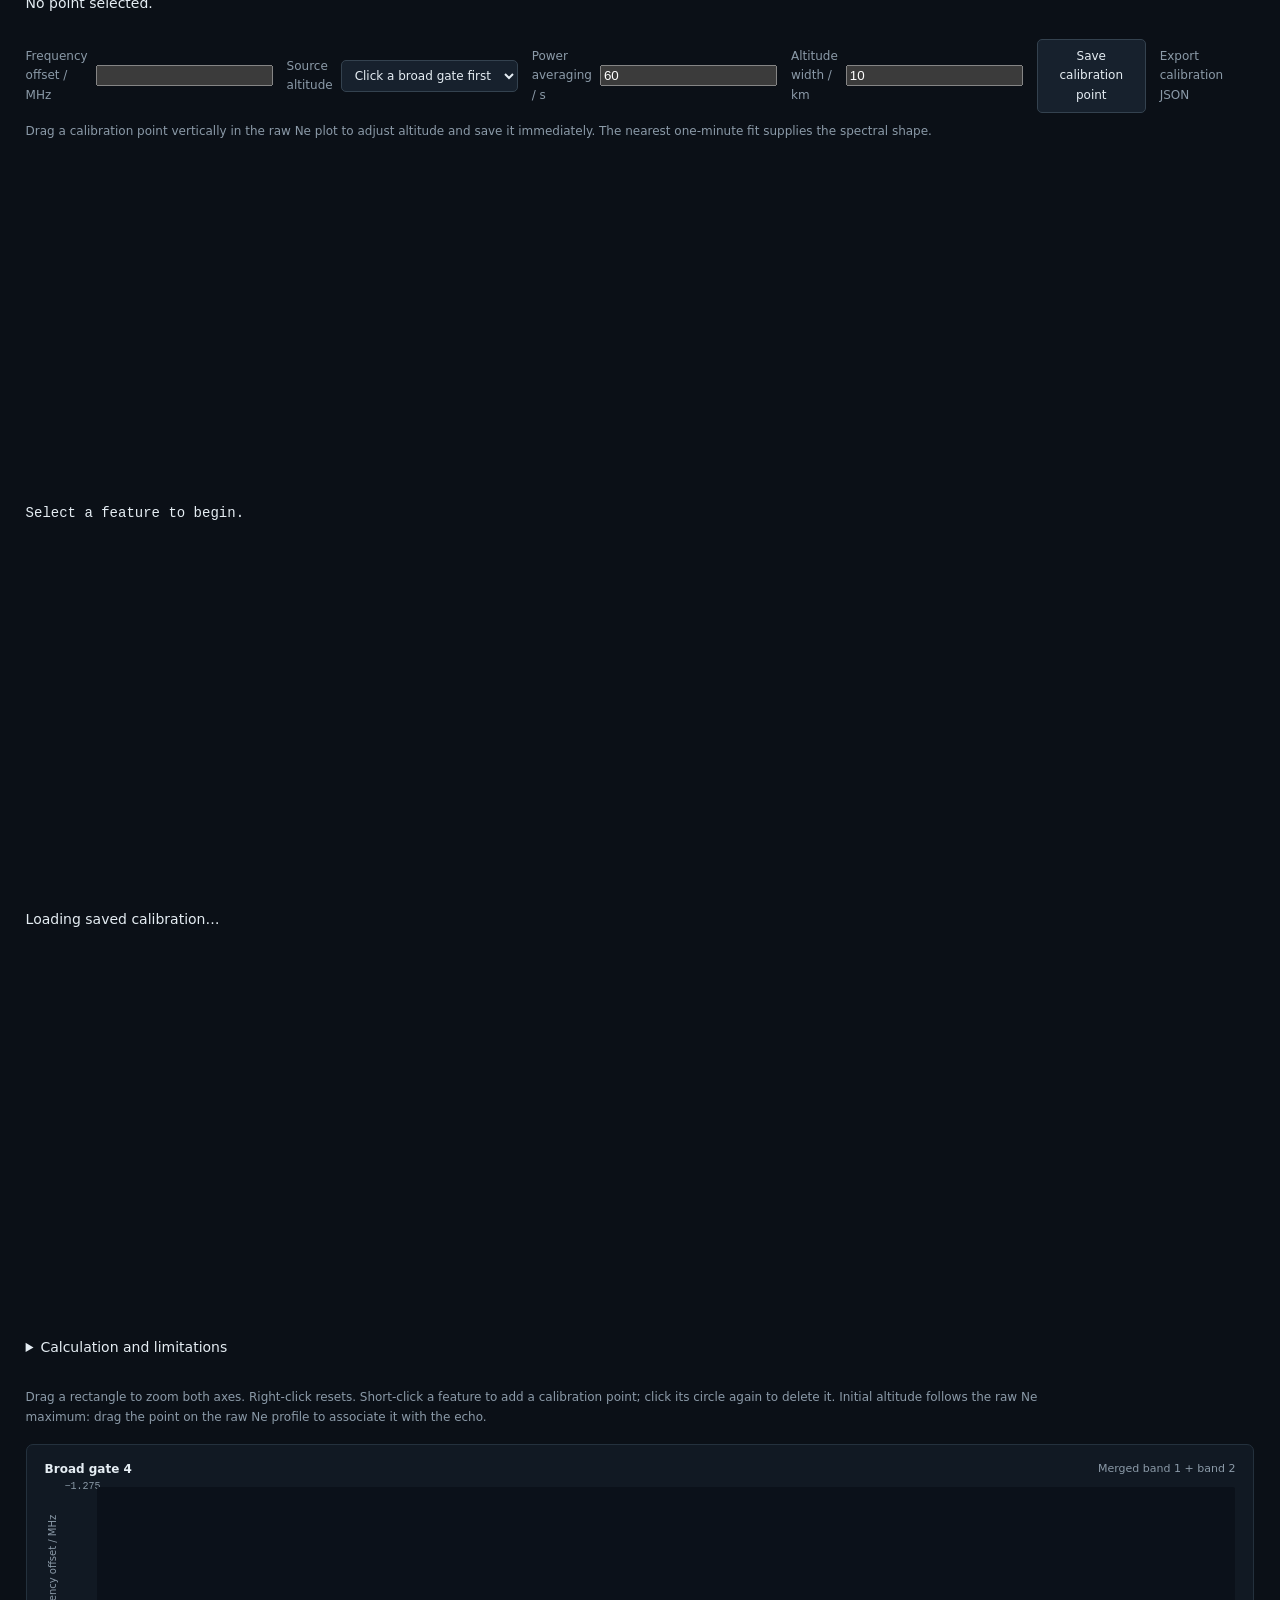
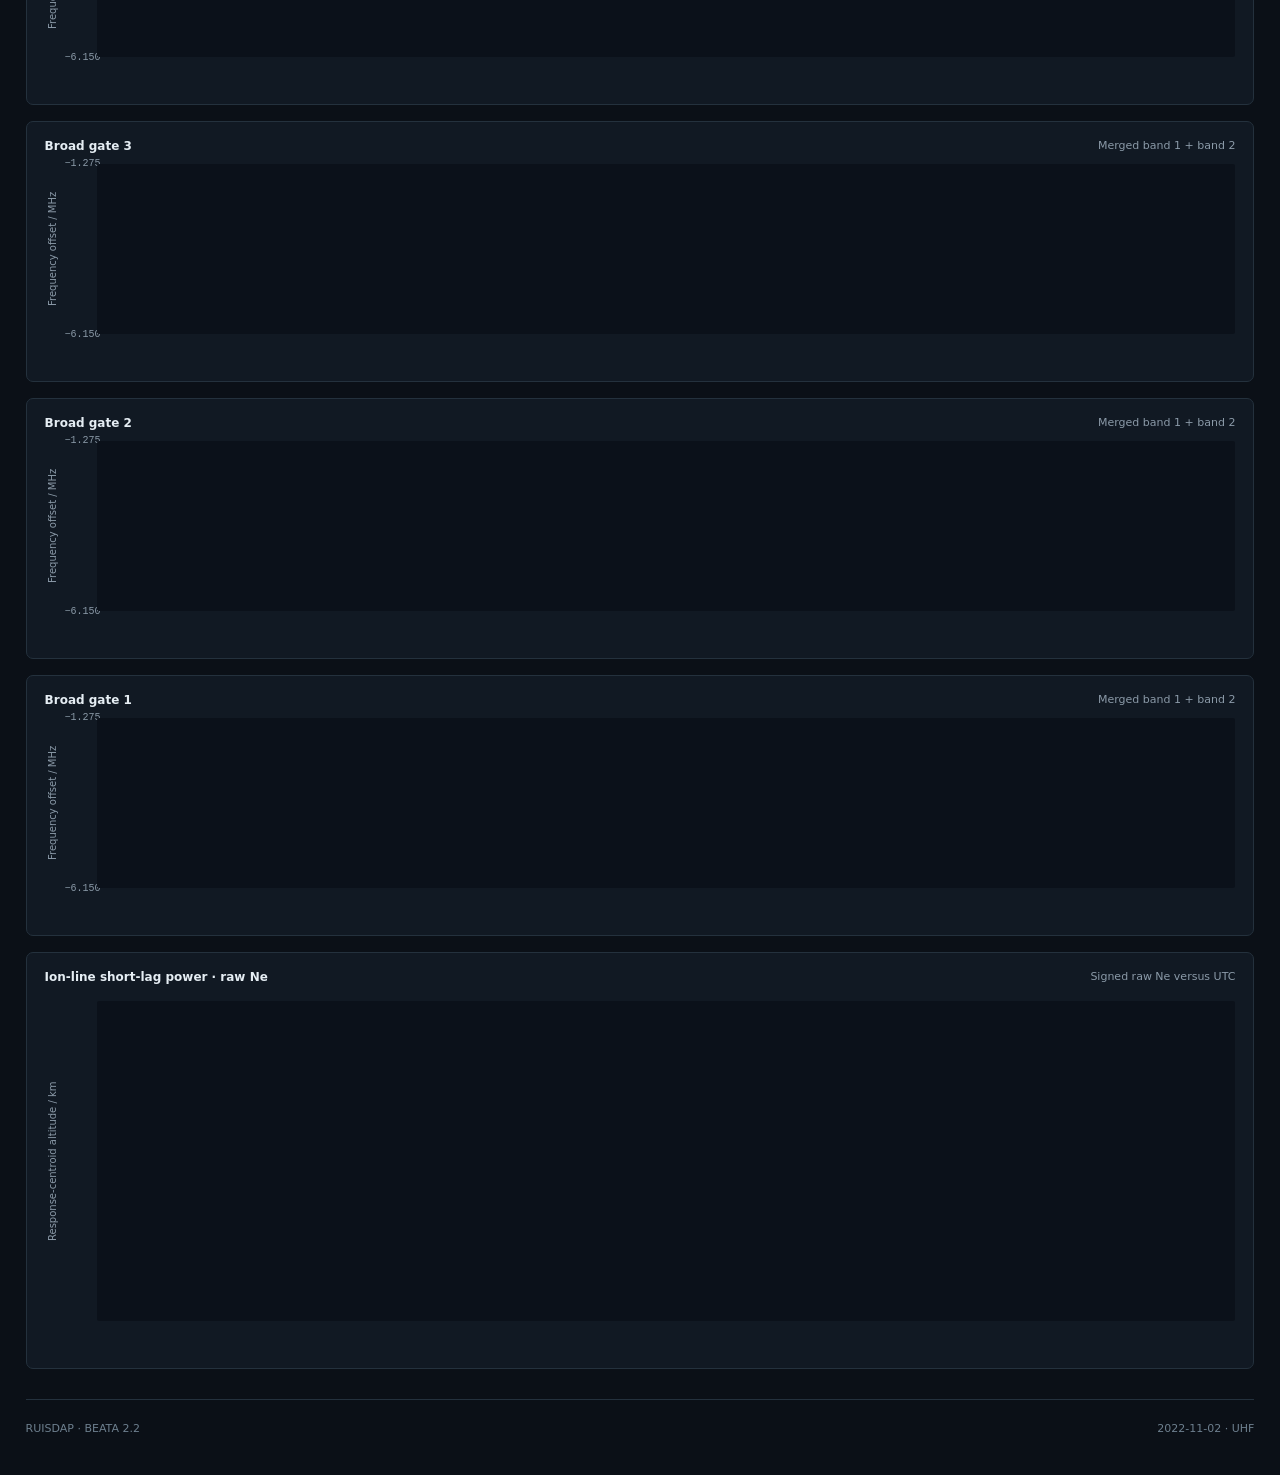
==== commit 41a5c590: "Add experiment calendar, persistent processing queue and calibrated fit snapshots" ====
--- a/web/index.html
+++ b/web/index.html
@@ -2,7 +2,7 @@
 <html lang="en"><head><meta charset="utf-8"><meta name="viewport" content="width=device-width,initial-scale=1"><title>RUISDAP · BEATA plasma lines</title><link rel="stylesheet" href="style.css"><script>window.MathJax={svg:{fontCache:"none"},startup:{typeset:false}};</script><script src="vendor/mathjax-tex-svg.js"></script></head>
 <body>
 <header><a class="brand" href="./">RUISDAP</a><span class="header-note">BEATA 2.2 · TROMSØ UHF · 2022-11-02</span></header>
-<main><nav class="fit-nav"><a href="ion.html">Ion-line fits and processing status</a> · <label>Plasma integration <select id="plasma-resolution" aria-label="Plasma analysis resolution"></select></label> <button id="refresh-data">Refresh available data</button> <button id="plasma-zoom-in">Zoom in ×2</button> <button id="plasma-zoom-out">Zoom out ×2</button> <button id="plasma-view-all">Full dataset</button> <span id="plasma-window"></span></nav>
+<main><nav class="fit-nav"><a href="catalog.html">Experiments</a> · <a href="catalog.html#queue">Processing queue</a> · </nav><nav class="experiment-tabs"><a href="ion.html">Ion-line</a><a href="./" aria-current="page">Plasma-line</a></nav><nav class="fit-nav"><label>Plasma integration <select id="plasma-resolution" aria-label="Plasma analysis resolution"></select></label> <button id="refresh-data">Refresh available data</button> <button id="plasma-zoom-in">Zoom in ×2</button> <button id="plasma-zoom-out">Zoom out ×2</button> <button id="plasma-view-all">Full dataset</button> <span id="plasma-window"></span></nav>
 <nav style="margin:16px 0"><a href="#calibration" style="color:#f7be45;margin-right:24px">Plasma-line calibration →</a><a href="ion.html" style="color:#f7be45">Ion-line fitting →</a></nav>
 <div class="analysis-heading"><h1>Plasma-line analysis</h1><span id="status">Loading observation…</span></div>
 <div class="notice">Research quick-look · plasma spectral contrast and ion-line raw Ne. All stored lag blocks are preserved in HDF5. The lower 12 decoded gates contain partial-code tails.</div>
@@ -18,7 +18,7 @@
 <p class="caption">Short-click a plasma-line feature to add a point; short-click its marker to delete it. Drag the point vertically in the raw Ne plot to set its altitude. Initial altitude is the raw Ne maximum within the broad gate and selected averaging window. Points start excluded pending review. A broad gate does not uniquely determine altitude. Predictions use the existing calibration and are a guide, not an automatic altitude assignment.</p>
 <p id="cal-selection" style="height:3em;overflow:auto">No point selected.</p><div class="controls"><label>Frequency offset / MHz <input id="cal-frequency" type="number" step="0.025" aria-label="Calibration frequency MHz"></label><label>Source altitude <select id="cal-altitude" aria-label="Calibration source altitude"><option value="">Click a broad gate first</option></select></label><label>Power averaging / s <input id="cal-time-width" type="number" min="1" value="60" aria-label="Calibration power time width"></label><label>Altitude width / km <input id="cal-range-width" type="number" min="1" value="10" aria-label="Calibration power altitude width"></label><button id="cal-add">Save calibration point</button><a id="cal-export" download="beata-plasma-calibration.json">Export calibration JSON</a></div>
 <input id="cal-height" type="hidden" min="40" max="470" value="200"><p class="caption">Drag a calibration point vertically in the raw Ne plot to adjust altitude and save it immediately. The nearest one-minute fit supplies the spectral shape.</p><div id="cal-candidates" style="touch-action:none;height:330px;overflow:auto"></div><pre id="cal-result" style="white-space:pre-wrap;line-height:1.6;height:28em;overflow:auto">Select a feature to begin.</pre><p id="cal-save-status" style="height:3em;overflow:auto" role="status">Loading saved calibration…</p><p id="cal-summary" style="height:3em;overflow:auto"></p><div style="display:flex;flex-wrap:wrap"><div id="cal-accumulated" style="flex:1;min-width:320px"></div><div id="cal-power-scatter" style="flex:1;min-width:320px"></div></div><p id="cal-fit-summary" style="height:6em;overflow:auto" role="status"></p><div id="cal-points" style="overflow:auto;height:240px"></div>
-<details><summary>Calculation and limitations</summary><p class="caption">Uses the one-minute Te, Ti and Ne fit at the chosen altitude. Field-aligned unmagnetized Bohm–Gross thermal correction: ωpe² = (2πf)² − 3k²kBTe/me, k = 4πfradar/c. No magnetic-field or electron-drift correction. Finite-Debye ion power is proportional to Ne / [(1+q)(1+q+Te/Ti)], q = k²λD². The multiplier ratio is predicted 10 µs power at the plasma-line density divided by measured 10 µs power; the radar-equation magic gain changes by its reciprocal.</p><p class="caption">Measured 10 µs raw Ne is converted with the experiment’s spectral response, including partial gates, and the one-minute fitted spectral shape evaluated at the plasma-line density. The conversion includes Doppler and collisional decorrelation. Samples are averaged over the requested time/altitude window using complete available time bins; choose a finer plasma resolution for finer averaging. The inference inherits fit, composition and range-response errors. Bohm–Gross is a long-wavelength approximation: q ≥ 0.1 is flagged. Frequency mapping remains under validation. Nonphysical thermal corrections are rejected. Fit uncertainties are shown; calibration-factor uncertainty is not yet propagated. Saved points persist in this browser; export them for a portable record. Inclusion is manual; flagged points start excluded. The result does not automatically rescale data or change server processing.</p><p class="caption"><a href="https://doi.org/10.1016/j.jastp.2009.01.011">Vadas and Nicolls (2009)</a> · <a href="https://gi.copernicus.org/articles/15/127/2026/#section2">Finite-Debye radar power relation</a></p></details></section><p class="caption">Drag a rectangle to zoom both axes. Right-click resets. Short-click a feature to add a calibration point; click its circle again to delete it. Initial altitude follows the raw Ne maximum: drag the point on the raw Ne profile to associate it with the echo.</p><div class="time-stack"><article class="plot broad-panel"><div class="plot-title"><b id="gate-altitude3">Broad gate 4</b><span>Merged band 1 + band 2</span></div><div class="axis-chart"><div class="y-label">Frequency offset / MHz</div><div><div class="y-ticks"><span id="broad-high-3">−1.275</span><span></span><span id="broad-low-3">−6.150</span></div><div style="position:relative"><canvas id="broad3" height="180" width="1400"></canvas><div id="cal-broad-3" style="position:absolute;inset:0;pointer-events:none"></div></div></div></div><div class="x-axis time-axis"></div><div class="scale" id="broad3-scale"></div></article>
+<details><summary>Calculation and limitations</summary><p class="caption">Uses the one-minute Te, Ti and Ne fit at the chosen altitude. Field-aligned unmagnetized Bohm–Gross thermal correction: ωpe² = (2πf)² − 3k²kBTe/me, k = 4πfradar/c. No magnetic-field or electron-drift correction. Finite-Debye ion power is proportional to Ne / [(1+q)(1+q+Te/Ti)], q = k²λD². The estimated magic constant is C = C_input × predicted 10 µs power / measured 10 µs power. The fitted line uses measured raw Ne divided by C_input, so its slope and uncertainty directly estimate C.</p><p class="caption">Measured 10 µs raw Ne is converted with the experiment’s spectral response, including partial gates, and the one-minute fitted spectral shape evaluated at the plasma-line density. The conversion includes Doppler and collisional decorrelation. Samples are averaged over the requested time/altitude window using complete available time bins; choose a finer plasma resolution for finer averaging. The inference inherits fit, composition and range-response errors. Bohm–Gross is a long-wavelength approximation: q ≥ 0.1 is flagged. Frequency mapping remains under validation. Nonphysical thermal corrections are rejected. Fit uncertainties are shown; calibration-factor uncertainty is not yet propagated. Saved points persist in this browser; export them for a portable record. Inclusion is manual; flagged points start excluded. The result does not automatically rescale data or change server processing.</p><p class="caption"><a href="https://doi.org/10.1016/j.jastp.2009.01.011">Vadas and Nicolls (2009)</a> · <a href="https://gi.copernicus.org/articles/15/127/2026/#section2">Finite-Debye radar power relation</a></p></details></section><p class="caption">Drag a rectangle to zoom both axes. Right-click resets. Short-click a feature to add a calibration point; click its circle again to delete it. Initial altitude follows the raw Ne maximum: drag the point on the raw Ne profile to associate it with the echo.</p><div class="time-stack"><article class="plot broad-panel"><div class="plot-title"><b id="gate-altitude3">Broad gate 4</b><span>Merged band 1 + band 2</span></div><div class="axis-chart"><div class="y-label">Frequency offset / MHz</div><div><div class="y-ticks"><span id="broad-high-3">−1.275</span><span></span><span id="broad-low-3">−6.150</span></div><div style="position:relative"><canvas id="broad3" height="180" width="1400"></canvas><div id="cal-broad-3" style="position:absolute;inset:0;pointer-events:none"></div></div></div></div><div class="x-axis time-axis"></div><div class="scale" id="broad3-scale"></div></article>
 <article class="plot broad-panel"><div class="plot-title"><b id="gate-altitude2">Broad gate 3</b><span>Merged band 1 + band 2</span></div><div class="axis-chart"><div class="y-label">Frequency offset / MHz</div><div><div class="y-ticks"><span id="broad-high-2">−1.275</span><span></span><span id="broad-low-2">−6.150</span></div><div style="position:relative"><canvas id="broad2" height="180" width="1400"></canvas><div id="cal-broad-2" style="position:absolute;inset:0;pointer-events:none"></div></div></div></div><div class="x-axis time-axis"></div><div class="scale" id="broad2-scale"></div></article>
 <article class="plot broad-panel"><div class="plot-title"><b id="gate-altitude1">Broad gate 2</b><span>Merged band 1 + band 2</span></div><div class="axis-chart"><div class="y-label">Frequency offset / MHz</div><div><div class="y-ticks"><span id="broad-high-1">−1.275</span><span></span><span id="broad-low-1">−6.150</span></div><div style="position:relative"><canvas id="broad1" height="180" width="1400"></canvas><div id="cal-broad-1" style="position:absolute;inset:0;pointer-events:none"></div></div></div></div><div class="x-axis time-axis"></div><div class="scale" id="broad1-scale"></div></article>
 <article class="plot broad-panel"><div class="plot-title"><b id="gate-altitude0">Broad gate 1</b><span>Merged band 1 + band 2</span></div><div class="axis-chart"><div class="y-label">Frequency offset / MHz</div><div><div class="y-ticks"><span id="broad-high-0">−1.275</span><span></span><span id="broad-low-0">−6.150</span></div><div style="position:relative"><canvas id="broad0" height="180" width="1400"></canvas><div id="cal-broad-0" style="position:absolute;inset:0;pointer-events:none"></div></div></div></div><div class="x-axis time-axis"></div><div class="scale" id="broad0-scale"></div></article>
--- a/web/style.css
+++ b/web/style.css
@@ -18,3 +18,5 @@
 
 .animation-grid{grid-template-columns:minmax(0,2fr) minmax(340px,1fr)}
 @media(max-width:850px){.animation-grid{grid-template-columns:1fr}}
+
+.experiment-tabs{display:flex;gap:8px;margin:16px 0}.experiment-tabs>a{padding:10px 20px;border:1px solid #405461;border-radius:5px;color:#d9e4ec;text-decoration:none}.experiment-tabs>a[aria-current=page]{background:#233a48;border-color:#e6b751;color:#fff}
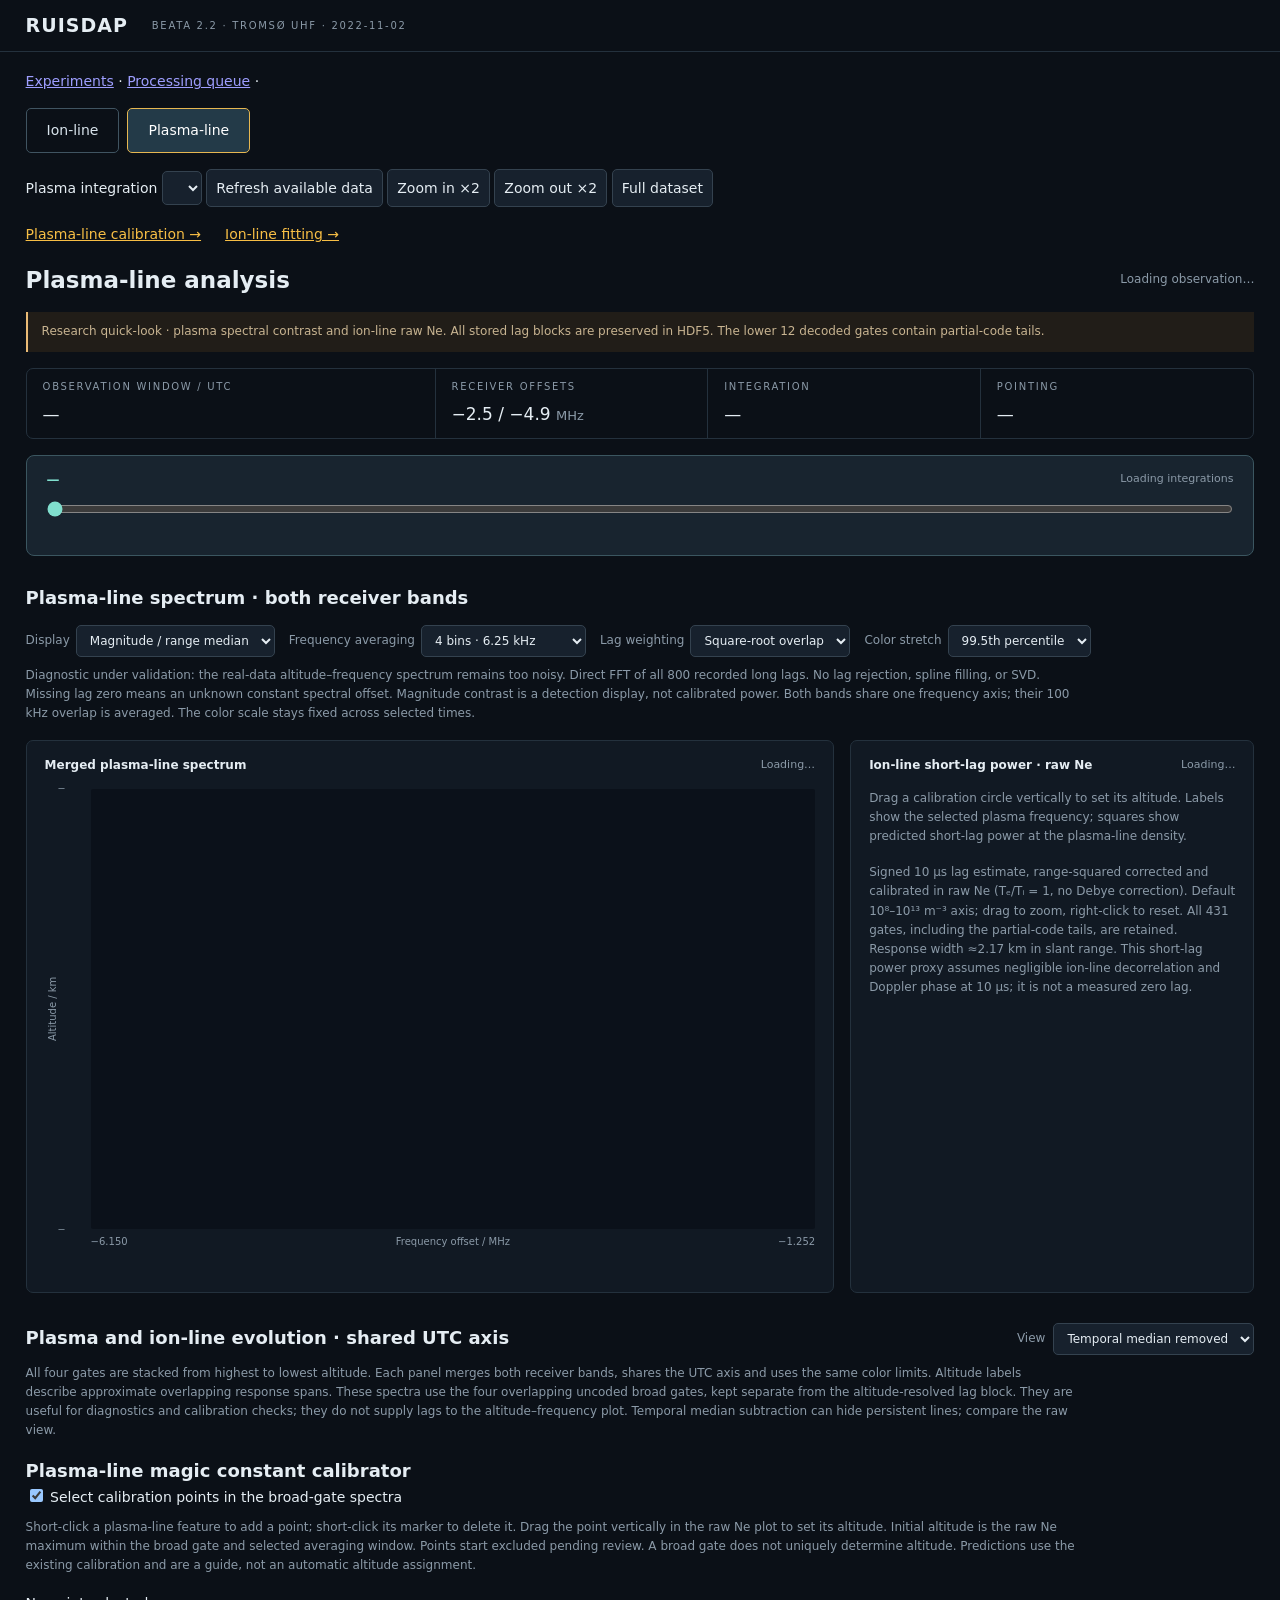
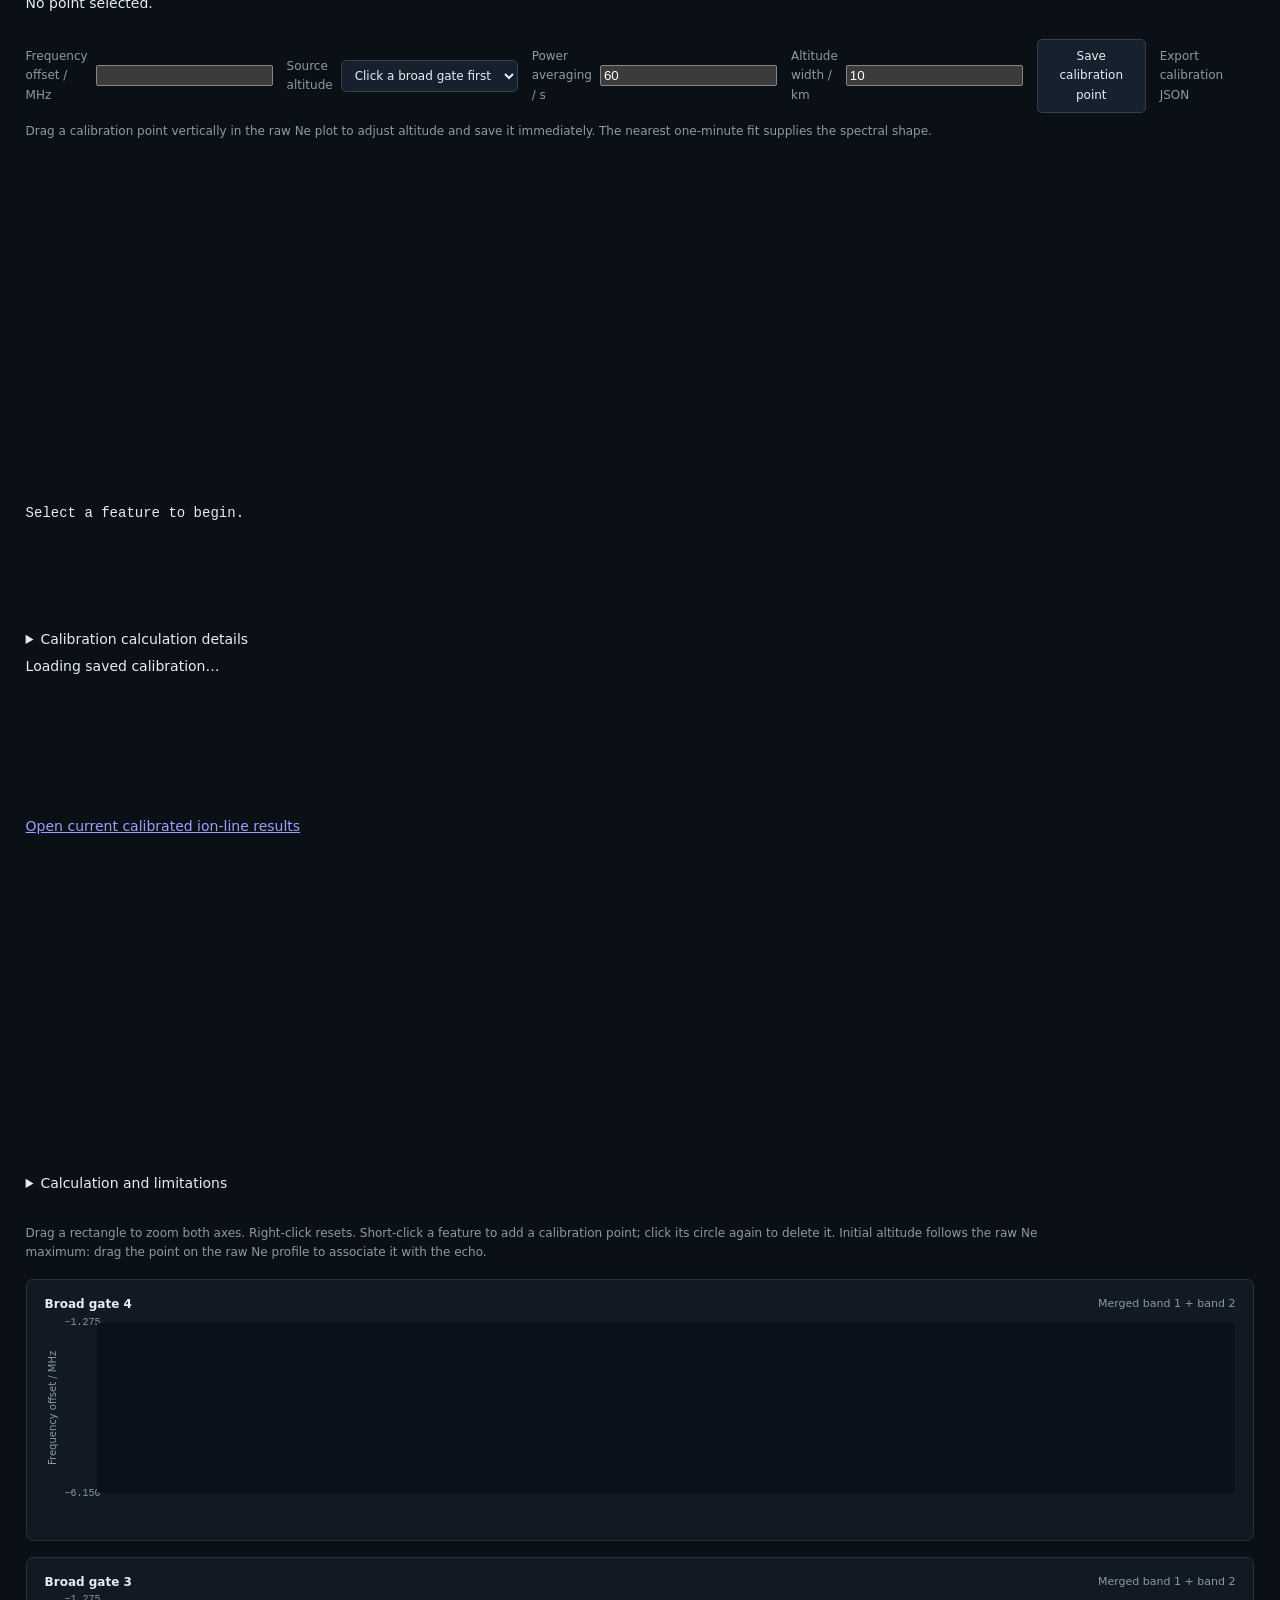
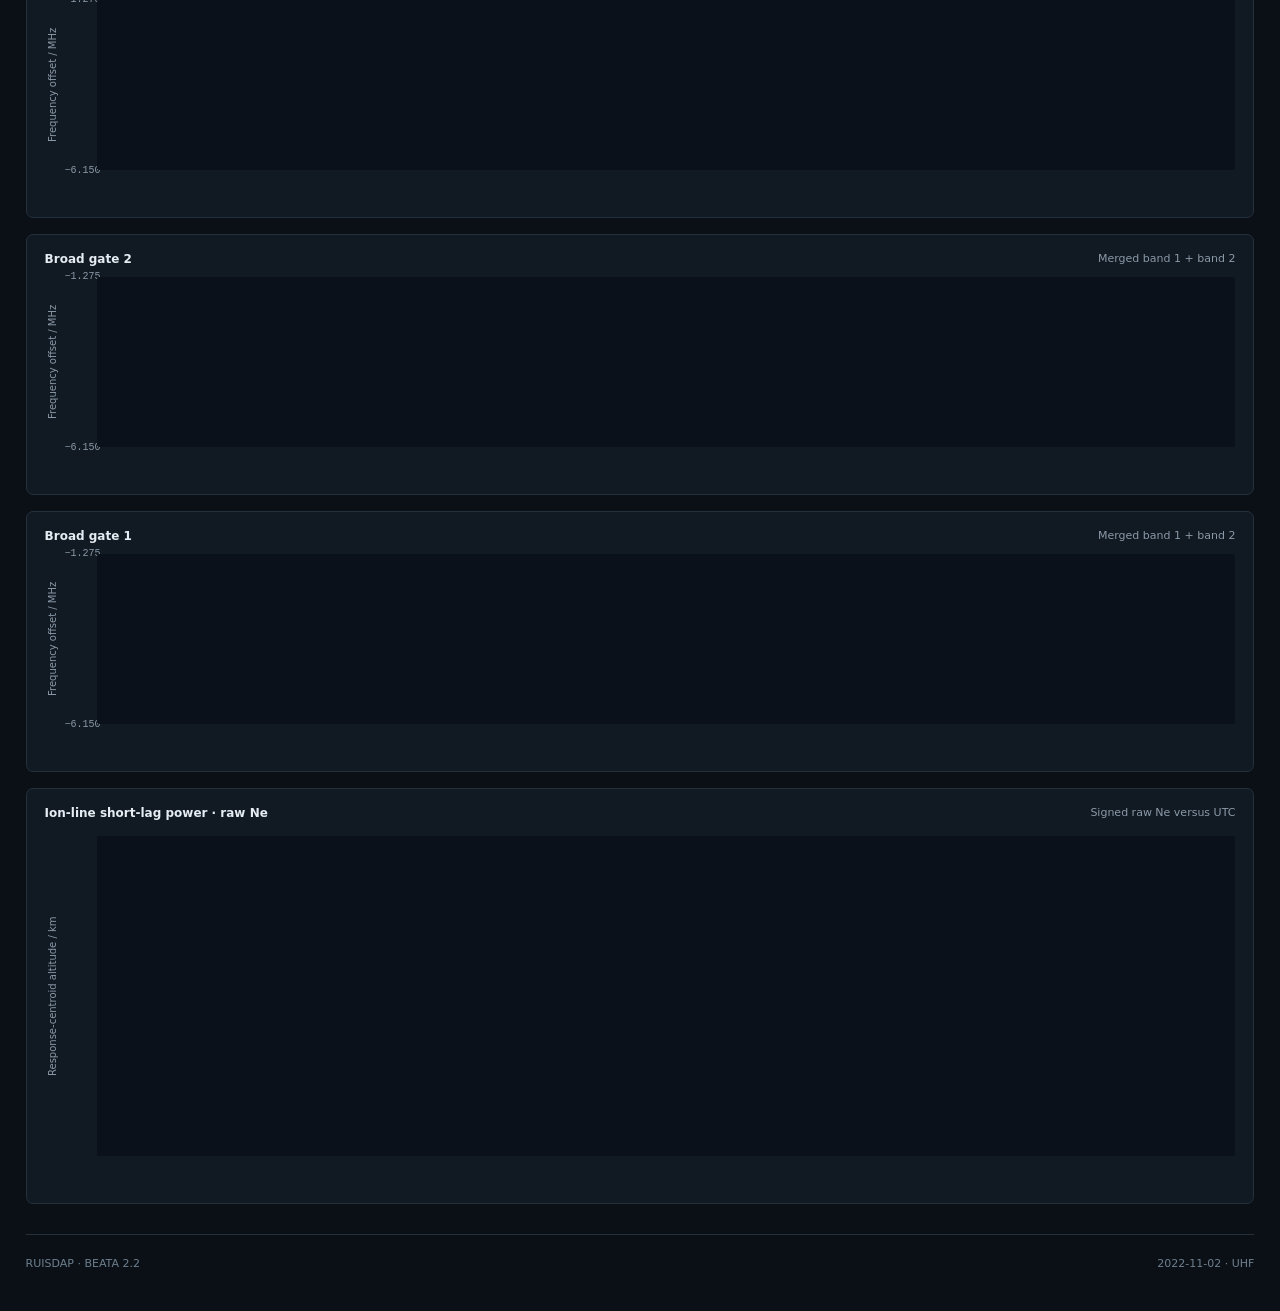
==== commit ae2e1274: "Add paginated experiment list, calibrated defaults and compact ion products" ====
--- a/web/index.html
+++ b/web/index.html
@@ -17,7 +17,7 @@
 <label><input id="cal-enabled" type="checkbox" checked> Select calibration points in the broad-gate spectra</label>
 <p class="caption">Short-click a plasma-line feature to add a point; short-click its marker to delete it. Drag the point vertically in the raw Ne plot to set its altitude. Initial altitude is the raw Ne maximum within the broad gate and selected averaging window. Points start excluded pending review. A broad gate does not uniquely determine altitude. Predictions use the existing calibration and are a guide, not an automatic altitude assignment.</p>
 <p id="cal-selection" style="height:3em;overflow:auto">No point selected.</p><div class="controls"><label>Frequency offset / MHz <input id="cal-frequency" type="number" step="0.025" aria-label="Calibration frequency MHz"></label><label>Source altitude <select id="cal-altitude" aria-label="Calibration source altitude"><option value="">Click a broad gate first</option></select></label><label>Power averaging / s <input id="cal-time-width" type="number" min="1" value="60" aria-label="Calibration power time width"></label><label>Altitude width / km <input id="cal-range-width" type="number" min="1" value="10" aria-label="Calibration power altitude width"></label><button id="cal-add">Save calibration point</button><a id="cal-export" download="beata-plasma-calibration.json">Export calibration JSON</a></div>
-<input id="cal-height" type="hidden" min="40" max="470" value="200"><p class="caption">Drag a calibration point vertically in the raw Ne plot to adjust altitude and save it immediately. The nearest one-minute fit supplies the spectral shape.</p><div id="cal-candidates" style="touch-action:none;height:330px;overflow:auto"></div><pre id="cal-result" style="white-space:pre-wrap;line-height:1.6;height:28em;overflow:auto">Select a feature to begin.</pre><p id="cal-save-status" style="height:3em;overflow:auto" role="status">Loading saved calibration…</p><p id="cal-summary" style="height:3em;overflow:auto"></p><div style="display:flex;flex-wrap:wrap"><div id="cal-accumulated" style="flex:1;min-width:320px"></div><div id="cal-power-scatter" style="flex:1;min-width:320px"></div></div><p id="cal-fit-summary" style="height:6em;overflow:auto" role="status"></p><div id="cal-points" style="overflow:auto;height:240px"></div>
+<input id="cal-height" type="hidden" min="40" max="470" value="200"><p class="caption">Drag a calibration point vertically in the raw Ne plot to adjust altitude and save it immediately. The nearest one-minute fit supplies the spectral shape.</p><div id="cal-candidates" style="touch-action:none;height:330px;overflow:auto"></div><pre id="cal-result" style="white-space:pre-wrap;line-height:1.6;height:8em;overflow:auto">Select a feature to begin.</pre><details><summary>Calibration calculation details</summary><pre id="cal-result-details" style="white-space:pre-wrap;max-height:28em;overflow:auto"></pre></details><p id="cal-save-status" style="height:3em;overflow:auto" role="status">Loading saved calibration…</p><p id="cal-summary" style="height:3em;overflow:auto"></p><div style="display:flex;flex-wrap:wrap"><div id="cal-accumulated" style="flex:1;min-width:320px"></div><div id="cal-power-scatter" style="flex:1;min-width:320px"></div></div><p id="cal-analysis-used" style="height:4em;overflow:auto" role="status"></p><p><a href="ion.html">Open current calibrated ion-line results</a></p><p id="cal-fit-summary" style="height:6em;overflow:auto" role="status"></p><div id="cal-points" style="overflow:auto;height:240px"></div>
 <details><summary>Calculation and limitations</summary><p class="caption">Uses the one-minute Te, Ti and Ne fit at the chosen altitude. Field-aligned unmagnetized Bohm–Gross thermal correction: ωpe² = (2πf)² − 3k²kBTe/me, k = 4πfradar/c. No magnetic-field or electron-drift correction. Finite-Debye ion power is proportional to Ne / [(1+q)(1+q+Te/Ti)], q = k²λD². The estimated magic constant is C = C_input × predicted 10 µs power / measured 10 µs power. The fitted line uses measured raw Ne divided by C_input, so its slope and uncertainty directly estimate C.</p><p class="caption">Measured 10 µs raw Ne is converted with the experiment’s spectral response, including partial gates, and the one-minute fitted spectral shape evaluated at the plasma-line density. The conversion includes Doppler and collisional decorrelation. Samples are averaged over the requested time/altitude window using complete available time bins; choose a finer plasma resolution for finer averaging. The inference inherits fit, composition and range-response errors. Bohm–Gross is a long-wavelength approximation: q ≥ 0.1 is flagged. Frequency mapping remains under validation. Nonphysical thermal corrections are rejected. Fit uncertainties are shown; calibration-factor uncertainty is not yet propagated. Saved points persist in this browser; export them for a portable record. Inclusion is manual; flagged points start excluded. The result does not automatically rescale data or change server processing.</p><p class="caption"><a href="https://doi.org/10.1016/j.jastp.2009.01.011">Vadas and Nicolls (2009)</a> · <a href="https://gi.copernicus.org/articles/15/127/2026/#section2">Finite-Debye radar power relation</a></p></details></section><p class="caption">Drag a rectangle to zoom both axes. Right-click resets. Short-click a feature to add a calibration point; click its circle again to delete it. Initial altitude follows the raw Ne maximum: drag the point on the raw Ne profile to associate it with the echo.</p><div class="time-stack"><article class="plot broad-panel"><div class="plot-title"><b id="gate-altitude3">Broad gate 4</b><span>Merged band 1 + band 2</span></div><div class="axis-chart"><div class="y-label">Frequency offset / MHz</div><div><div class="y-ticks"><span id="broad-high-3">−1.275</span><span></span><span id="broad-low-3">−6.150</span></div><div style="position:relative"><canvas id="broad3" height="180" width="1400"></canvas><div id="cal-broad-3" style="position:absolute;inset:0;pointer-events:none"></div></div></div></div><div class="x-axis time-axis"></div><div class="scale" id="broad3-scale"></div></article>
 <article class="plot broad-panel"><div class="plot-title"><b id="gate-altitude2">Broad gate 3</b><span>Merged band 1 + band 2</span></div><div class="axis-chart"><div class="y-label">Frequency offset / MHz</div><div><div class="y-ticks"><span id="broad-high-2">−1.275</span><span></span><span id="broad-low-2">−6.150</span></div><div style="position:relative"><canvas id="broad2" height="180" width="1400"></canvas><div id="cal-broad-2" style="position:absolute;inset:0;pointer-events:none"></div></div></div></div><div class="x-axis time-axis"></div><div class="scale" id="broad2-scale"></div></article>
 <article class="plot broad-panel"><div class="plot-title"><b id="gate-altitude1">Broad gate 2</b><span>Merged band 1 + band 2</span></div><div class="axis-chart"><div class="y-label">Frequency offset / MHz</div><div><div class="y-ticks"><span id="broad-high-1">−1.275</span><span></span><span id="broad-low-1">−6.150</span></div><div style="position:relative"><canvas id="broad1" height="180" width="1400"></canvas><div id="cal-broad-1" style="position:absolute;inset:0;pointer-events:none"></div></div></div></div><div class="x-axis time-axis"></div><div class="scale" id="broad1-scale"></div></article>
